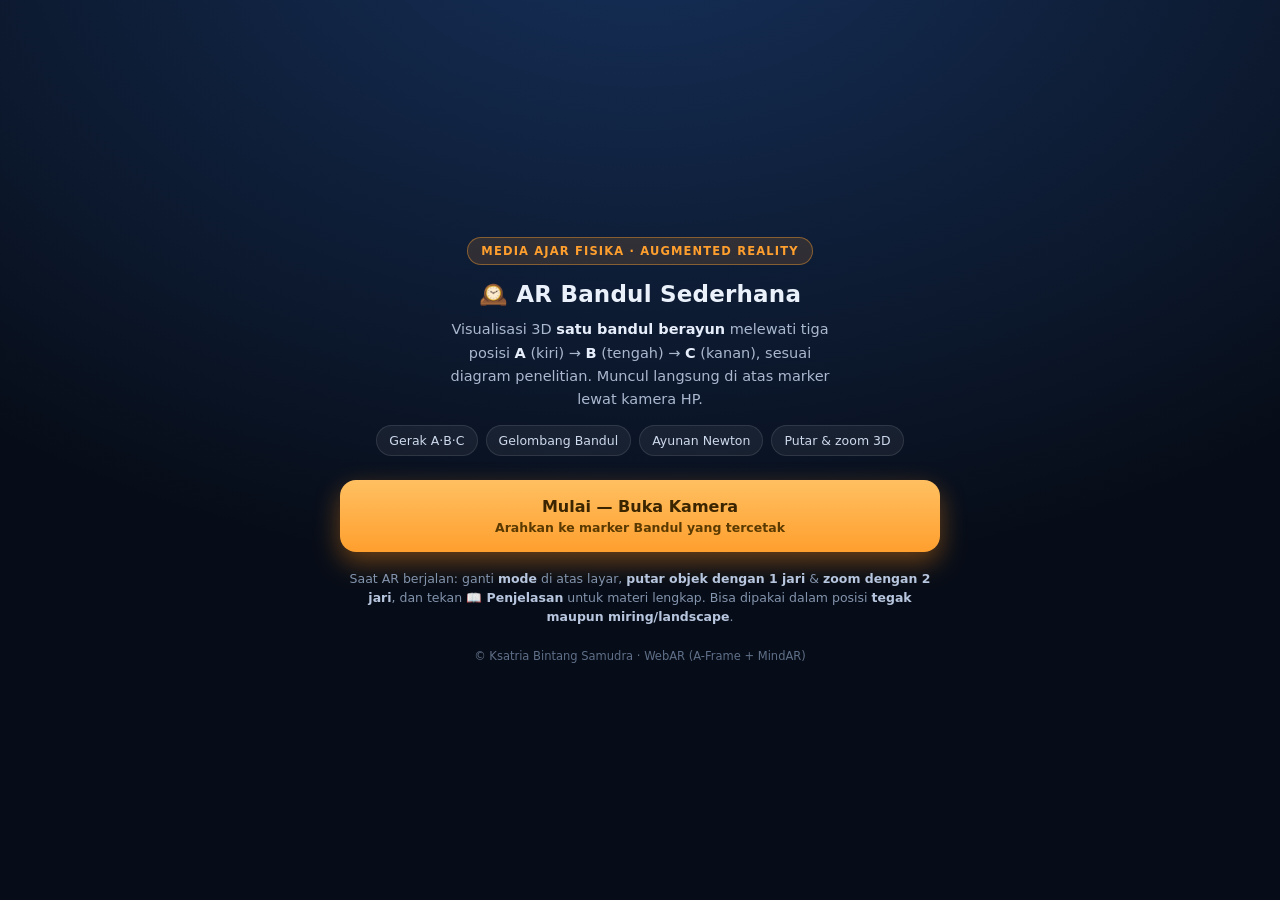
==== index.html @ 1fd3b9ec "Poles responsif: sembunyikan kontrol saat panel terbuka (anti tumpang-tindih landscape) + pusatkan k" ====
<!DOCTYPE html>
<html lang="id">
<head>
  <meta charset="utf-8" />
  <meta name="viewport" content="width=device-width, initial-scale=1, maximum-scale=1, user-scalable=no, viewport-fit=cover" />
  <title>AR Bandul Sederhana — Media Ajar WebAR 3D</title>
  <meta name="description" content="Visualisasi gerak bandul sederhana (pendulum) 3D lewat Augmented Reality di browser HP. Gerak A-B-C, periode T = 2π√(L/g), dan kekekalan energi.">

  <!-- Ikon situs -->
  <link rel="icon" href="./assets/favicon.ico" sizes="16x16 32x32 48x48">
  <link rel="icon" type="image/png" sizes="32x32" href="./assets/favicon-32.png">
  <link rel="apple-touch-icon" href="./assets/apple-touch-icon.png">
  <meta name="theme-color" content="#0b1424">

  <!-- Open Graph -->
  <meta property="og:type" content="website">
  <meta property="og:site_name" content="AR Bandul Sederhana">
  <meta property="og:locale" content="id_ID">
  <meta property="og:url" content="https://chensqy.my.id/">
  <meta property="og:title" content="AR Bandul Sederhana — Media Ajar WebAR 3D">
  <meta property="og:description" content="Gerak bandul sederhana (pendulum) 3D lewat AR di browser HP: gerak A-B-C, periode, dan kekekalan energi.">
  <meta property="og:image" content="https://chensqy.my.id/assets/og-image.jpg">
  <meta property="og:image:width" content="1200">
  <meta property="og:image:height" content="630">
  <meta property="og:image:alt" content="AR Bandul Sederhana — media ajar WebAR gerak bandul 3D">

  <meta name="twitter:card" content="summary_large_image">
  <meta name="twitter:title" content="AR Bandul Sederhana — Media Ajar WebAR 3D">
  <meta name="twitter:description" content="Gerak bandul sederhana 3D lewat AR di browser HP.">
  <meta name="twitter:image" content="https://chensqy.my.id/assets/og-image.jpg">

  <!-- A-Frame + MindAR (image tracking) — self-hosted -->
  <script src="./vendor/aframe-1.5.0.min.js"></script>
  <script src="./vendor/mindar-image-aframe-1.2.5.prod.js"></script>

  <!-- Logika bandul 3D + fisika + label -->
  <script src="./js/pendulum.js"></script>

  <style>
    :root{
      --font: "Inter","Segoe UI",system-ui,-apple-system,Roboto,"Helvetica Neue",Arial,sans-serif;
      --bg1:#16305a; --bg2:#070d18;
      --ink:#eaf1fb; --sub:#aab8cf; --muted:#7e8da0;
      --accent:#ff9f2e; --accentSoft:rgba(255,159,46,.14); --accentBrd:rgba(255,159,46,.42);
      --card:#0f1a2e; --line:rgba(255,255,255,.10);
      --A:#5b9bf0; --B:#42d392; --C:#ff8a5b;
    }
    *{ box-sizing:border-box; -webkit-tap-highlight-color:transparent; }
    html,body{ height:100%; }
    body{
      margin:0; font-family:var(--font); overflow:hidden;
      background:#070d18; color:var(--ink);
      -webkit-font-smoothing:antialiased; text-rendering:optimizeLegibility;
    }

    /* Sembunyikan tombol VR/fullscreen bawaan A-Frame (bikin layar hitam) */
    .a-enter-vr,.a-enter-vr-button,.a-enter-ar,.a-enter-ar-button,
    .a-orientation-modal,.a-loader-title{ display:none !important; }

    /* ---------- Status pill (saat AR) ---------- */
    #status{
      position:fixed; top:calc(12px + env(safe-area-inset-top)); left:50%; transform:translateX(-50%);
      z-index:14; display:none; align-items:center; gap:8px;
      padding:8px 14px; border-radius:999px; font-size:13px; font-weight:600;
      color:#fff; background:rgba(12,20,34,.68); backdrop-filter:blur(8px);
      border:1px solid var(--line); box-shadow:0 4px 16px rgba(0,0,0,.3);
    }
    #status .dot{ width:9px; height:9px; border-radius:50%; background:var(--accent); box-shadow:0 0 0 0 rgba(255,159,46,.6); animation:ping 1.4s infinite; }
    #status.found .dot{ background:var(--B); animation:none; }
    @keyframes ping{ 0%{box-shadow:0 0 0 0 rgba(255,159,46,.5)} 70%{box-shadow:0 0 0 8px rgba(255,159,46,0)} 100%{box-shadow:0 0 0 0 rgba(255,159,46,0)} }

    /* ---------- Info bar bawah ---------- */
    #info{
      position:fixed; left:0; right:0; bottom:0; z-index:10;
      padding:12px 16px calc(12px + env(safe-area-inset-bottom));
      background:linear-gradient(to top, rgba(4,8,16,.82), rgba(4,8,16,0));
      color:#dfe8f5; text-align:center; font-size:13.5px; line-height:1.45; pointer-events:none;
      transition:opacity .3s;
    }
    #info b{ color:var(--accent); }
    .tagA{color:var(--A)} .tagB{color:var(--B)} .tagC{color:var(--C)}

    /* ---------- Scan hint ---------- */
    .scan-hint{
      position:fixed; inset:0; z-index:9; display:flex; align-items:center; justify-content:center;
      flex-direction:column; gap:16px; color:#eaf1fb; text-align:center; padding:24px;
      pointer-events:none; transition:opacity .4s;
    }
    .scan-hint .box{ width:210px; height:280px; border:2px dashed rgba(255,159,46,.9); border-radius:16px; animation:pulse 1.7s ease-in-out infinite; }
    .scan-hint .cap{ font-size:14px; color:#cdd9ec; max-width:280px; text-shadow:0 1px 4px rgba(0,0,0,.6); }
    @keyframes pulse{ 0%,100%{opacity:.35} 50%{opacity:1} }
    .hidden{ opacity:0 !important; }

    /* ---------- Tombol buka penjelasan (FAB pill) ---------- */
    #helpBtn{
      position:fixed; z-index:16; right:14px; bottom:calc(54px + env(safe-area-inset-bottom));
      display:inline-flex; align-items:center; gap:8px; cursor:pointer; border:none;
      font:700 14px/1 var(--font); color:#3a2500;
      padding:12px 16px; border-radius:999px;
      background:linear-gradient(180deg,#ffc061,#ff9f2e);
      box-shadow:0 6px 18px rgba(255,140,20,.4); transition:transform .12s, box-shadow .2s;
    }
    #helpBtn:active{ transform:scale(.96); }
    #helpBtn .ic{ font-size:16px; }

    /* ---------- Bottom sheet: panel penjelasan bertab ---------- */
    #sheet{
      position:fixed; left:0; right:0; bottom:0; z-index:22;
      height:58vh; max-height:92vh; min-height:34vh;
      display:flex; flex-direction:column;
      background:linear-gradient(180deg,#12203a 0%, #0c1524 100%);
      border-top-left-radius:22px; border-top-right-radius:22px;
      border-top:1px solid var(--line); box-shadow:0 -14px 40px rgba(0,0,0,.5);
      transform:translateY(102%); transition:transform .34s cubic-bezier(.22,1,.36,1);
      touch-action:none;
    }
    #sheet.open{ transform:translateY(0); }
    #grip{ padding:10px 0 4px; display:flex; flex-direction:column; align-items:center; cursor:grab; }
    #grip .bar{ width:44px; height:5px; border-radius:99px; background:rgba(255,255,255,.28); }
    .sheetHead{ display:flex; align-items:center; justify-content:space-between; padding:2px 18px 10px; }
    .sheetHead .ttl{ font-size:15px; font-weight:800; letter-spacing:.2px; }
    .sheetHead .ttl small{ display:block; font-weight:600; font-size:11.5px; color:var(--sub); letter-spacing:.04em; }
    .sheetHead .x{ width:34px; height:34px; border-radius:50%; border:1px solid var(--line);
      background:rgba(255,255,255,.06); color:#fff; font-size:18px; cursor:pointer; line-height:1; }

    /* Tab bar */
    .tabs{ display:flex; gap:8px; overflow-x:auto; padding:0 14px 12px; scrollbar-width:none; }
    .tabs::-webkit-scrollbar{ display:none; }
    .tabs button{
      flex:0 0 auto; cursor:pointer; border:1px solid var(--line); white-space:nowrap;
      font:600 13px/1 var(--font); color:#cdd9ec; background:rgba(255,255,255,.05);
      padding:9px 14px; border-radius:999px; transition:all .15s;
    }
    .tabs button.active{ color:#3a2500; background:linear-gradient(180deg,#ffc061,#ff9f2e); border-color:transparent; box-shadow:0 3px 12px rgba(255,140,20,.35); }

    /* Konten tab */
    #tabContent{ flex:1; overflow-y:auto; padding:4px 20px calc(22px + env(safe-area-inset-bottom)); -webkit-overflow-scrolling:touch; }
    #tabContent h3{ margin:6px 0 8px; font-size:18px; color:#fff; }
    #tabContent p{ margin:0 0 12px; font-size:14.5px; line-height:1.62; color:#c9d5e8; }
    #tabContent .sec{ font-size:11.5px; letter-spacing:.08em; text-transform:uppercase; color:var(--accent); font-weight:800; margin:16px 0 8px; }
    #tabContent ul{ margin:0 0 12px; padding-left:20px; }
    #tabContent li{ font-size:14px; line-height:1.6; color:#c9d5e8; margin-bottom:8px; }
    #tabContent ul.abc{ list-style:none; padding-left:0; }
    #tabContent ul.abc li{ display:flex; gap:10px; align-items:flex-start; }
    #tabContent .tagA,#tabContent .tagB,#tabContent .tagC{
      flex:0 0 auto; width:24px; height:24px; border-radius:8px; display:inline-flex; align-items:center;
      justify-content:center; font-weight:800; font-size:13px; color:#04101f;
    }
    #tabContent .tagA{ background:var(--A); } #tabContent .tagB{ background:var(--B); } #tabContent .tagC{ background:var(--C); }
    #tabContent .eqbig{ display:block; text-align:center; margin:6px 0 8px; padding:12px; font-size:20px; font-weight:700;
      color:#ffd9a6; background:var(--accentSoft); border:1px solid var(--accentBrd); border-radius:14px; }
    #tabContent .eqbig.small{ font-size:16px; padding:9px; }
    #tabContent .eqi{ color:#ffd9a6; font-weight:600; }
    #tabContent table{ width:100%; border-collapse:collapse; margin:4px 0 12px; font-size:13.5px; }
    #tabContent th,#tabContent td{ border:1px solid var(--line); padding:8px 10px; text-align:left; color:#d5e0f0; }
    #tabContent th{ background:rgba(255,255,255,.06); font-weight:700; color:#fff; }
    #tabContent .note{ font-size:13px; color:#9fb0c8; background:rgba(255,255,255,.04); border-left:3px solid var(--accent);
      padding:10px 12px; border-radius:8px; }
    /* Pusatkan konten panel di layar lebar (tablet portrait) */
    .sheetHead, .tabs, #tabContent{ width:100%; max-width:900px; margin-left:auto; margin-right:auto; }
    /* Saat panel penjelasan terbuka: sembunyikan kontrol lain biar bersih & tak tumpang tindih */
    #hud, #info, #modebar, #resetBtn, #helpBtn{ transition:opacity .25s; }
    body.sheet-open #hud, body.sheet-open #info, body.sheet-open #modebar,
    body.sheet-open #resetBtn, body.sheet-open #helpBtn{ opacity:0 !important; pointer-events:none !important; }

    /* ---------- Layar pembuka ---------- */
    #welcome{
      position:fixed; inset:0; z-index:30; display:flex; align-items:center; justify-content:center; padding:24px;
      background:radial-gradient(130% 120% at 50% -10%, var(--bg1) 0%, var(--bg2) 62%);
      transition:opacity .45s; overflow-y:auto;
    }
    #welcome.hidden{ opacity:0; pointer-events:none; }
    #welcome .card{ width:100%; max-width:440px; text-align:center; }
    #welcome .badge{ display:inline-block; font-size:11.5px; font-weight:700; letter-spacing:.1em; text-transform:uppercase;
      color:var(--accent); background:var(--accentSoft); border:1px solid var(--accentBrd); padding:6px 13px; border-radius:999px; margin-bottom:16px; }
    #welcome h1{ margin:0 0 10px; font-size:27px; font-weight:800; letter-spacing:.2px; }
    #welcome .sub{ margin:0 auto 22px; max-width:400px; font-size:14.5px; line-height:1.6; color:var(--sub); }
    #welcome .sub b{ color:#e7eefb; }
    #welcome .chips{ display:flex; flex-wrap:wrap; gap:8px; justify-content:center; margin-bottom:24px; }
    #welcome .chips span{ font-size:12.5px; color:#cdd9ec; background:rgba(255,255,255,.06); border:1px solid var(--line);
      padding:7px 12px; border-radius:999px; }
    #welcome .chips .A{ color:var(--A) } #welcome .chips .B{ color:var(--B) } #welcome .chips .C{ color:var(--C) }
    #startBtn{
      width:100%; cursor:pointer; border:none; outline:none; border-radius:16px; padding:17px 18px;
      font:800 16px/1.2 var(--font); color:#3a2500;
      background:linear-gradient(180deg,#ffc061,#ff9f2e);
      box-shadow:0 10px 26px rgba(255,140,20,.4); transition:transform .12s, box-shadow .2s;
      display:flex; flex-direction:column; gap:4px; align-items:center;
    }
    #startBtn span{ font-size:12.5px; font-weight:600; color:#5a3a00; }
    #startBtn:active{ transform:scale(.985); }
    #welcome .hint{ margin-top:18px; font-size:12.5px; color:#8394ad; line-height:1.5; }
    #welcome .hint b{ color:#b7c6de; }
    #welcome .foot{ margin-top:22px; font-size:11.5px; color:#5f6f88; }

    /* ---------- Mode bar (saat AR) ---------- */
    #modebar{
      position:fixed; top:calc(52px + env(safe-area-inset-top)); left:50%; transform:translateX(-50%);
      z-index:15; display:none; gap:8px; max-width:96vw; overflow-x:auto; padding:4px; scrollbar-width:none;
    }
    #modebar::-webkit-scrollbar{ display:none; }
    #modebar button{
      flex:0 0 auto; cursor:pointer; border:1px solid var(--line); white-space:nowrap;
      font:700 12.5px/1 var(--font); color:#dbe6f6; background:rgba(12,20,34,.66); backdrop-filter:blur(8px);
      padding:10px 14px; border-radius:999px; transition:all .15s;
    }
    #modebar button:active{ transform:scale(.95); }
    #modebar button.active{ color:#3a2500; background:linear-gradient(180deg,#ffc061,#ff9f2e); border-color:transparent; box-shadow:0 3px 12px rgba(255,140,20,.35); }

    /* ---------- HUD penjelasan on-screen ---------- */
    #hud{ position:fixed; left:12px; right:12px; bottom:calc(100px + env(safe-area-inset-bottom)); z-index:12;
      display:none; justify-content:center; pointer-events:none; }
    #hud .card{ max-width:540px; background:rgba(10,18,32,.72); backdrop-filter:blur(8px); border:1px solid var(--line);
      border-radius:14px; padding:10px 15px; color:#dce7f7; font-size:13px; line-height:1.5; text-align:center; box-shadow:0 6px 20px rgba(0,0,0,.35); }
    #hud .card b{ color:var(--accent); }
    #hud .eq{ color:#ffd9a6; font-weight:700; }

    /* ---------- Tombol reset tampilan 3D ---------- */
    #resetBtn{ position:fixed; z-index:16; left:14px; bottom:calc(54px + env(safe-area-inset-bottom));
      display:none; align-items:center; gap:7px; cursor:pointer; border:1px solid var(--line);
      font:700 13px/1 var(--font); color:#dbe6f6; background:rgba(12,20,34,.66); backdrop-filter:blur(8px);
      padding:11px 14px; border-radius:999px; }
    #resetBtn:active{ transform:scale(.96); }

    /* ---------- Landscape / miring ---------- */
    @media (orientation: landscape){
      #welcome{ align-items:flex-start; }
      #welcome .card{ max-width:600px; margin:auto; }
      #welcome h1{ font-size:23px; }
      #welcome .sub{ margin-bottom:14px; }
      #status{ left:12px; transform:none; }
      #modebar{ top:calc(10px + env(safe-area-inset-top)); left:auto; right:12px; transform:none; }
      #sheet{ left:auto; right:0; width:min(470px,90vw); height:100vh !important; max-height:100vh; min-height:100vh;
        border-radius:0; border-left:1px solid var(--line); border-top:none; transform:translateX(102%); }
      #sheet.open{ transform:translateX(0); }
      #grip{ display:none; }
      #hud{ bottom:calc(88px + env(safe-area-inset-bottom)); }
    }
  </style>
</head>
<body>
  <!-- Layar pembuka -->
  <div id="welcome">
    <div class="card">
      <span class="badge">Media Ajar Fisika · Augmented Reality</span>
      <h1>🕰️ AR Bandul Sederhana</h1>
      <p class="sub">Visualisasi 3D <b>satu bandul berayun</b> melewati tiga posisi
        <b class="tagA">A</b> (kiri) → <b class="tagB">B</b> (tengah) → <b class="tagC">C</b> (kanan),
        sesuai diagram penelitian. Muncul langsung di atas marker lewat kamera HP.</p>
      <div class="chips">
        <span>Gerak A·B·C</span>
        <span>Gelombang Bandul</span>
        <span>Ayunan Newton</span>
        <span>Putar &amp; zoom 3D</span>
      </div>
      <button id="startBtn">Mulai — Buka Kamera<span>Arahkan ke marker Bandul yang tercetak</span></button>
      <div class="hint">Saat AR berjalan: ganti <b>mode</b> di atas layar, <b>putar objek dengan 1 jari</b> &amp; <b>zoom dengan 2 jari</b>, dan tekan <b>📖 Penjelasan</b> untuk materi lengkap. Bisa dipakai dalam posisi <b>tegak maupun miring/landscape</b>.</div>
      <div class="foot">© Ksatria Bintang Samudra · WebAR (A-Frame + MindAR)</div>
    </div>
  </div>

  <!-- Status pelacakan -->
  <div id="status"><span class="dot"></span><span id="statusTxt">Mencari marker…</span></div>

  <!-- Pemilih mode demo (saat AR) -->
  <div id="modebar">
    <button data-mode="abc" class="active">Gerak A–B–C</button>
    <button data-mode="wave">Gelombang Bandul</button>
    <button data-mode="cradle">Ayunan Newton</button>
  </div>

  <!-- HUD penjelasan on-screen -->
  <div id="hud"><div class="card" id="hudCard"></div></div>

  <!-- Reset tampilan 3D -->
  <button id="resetBtn">⟲ Reset 3D</button>

  <!-- Scan hint -->
  <div class="scan-hint" id="scanHint">
    <div class="box"></div>
    <div class="cap">Arahkan kamera ke <b>marker Bandul</b> yang tercetak</div>
  </div>

  <!-- Tombol buka penjelasan -->
  <button id="helpBtn"><span class="ic">📖</span> Penjelasan</button>

  <!-- Bottom sheet penjelasan bertab -->
  <div id="sheet" aria-hidden="true">
    <div id="grip"><div class="bar"></div></div>
    <div class="sheetHead">
      <div class="ttl">Penjelasan Materi<small>Bandul Sederhana — geser gagang untuk perbesar</small></div>
      <button class="x" id="sheetClose" title="Tutup">✕</button>
    </div>
    <div class="tabs" id="tabs"></div>
    <div id="tabContent"></div>
  </div>

  <!-- Info bawah -->
  <div id="info">
    <b>1 jari</b> putar · <b>2 jari</b> zoom · <b>gerakkan HP</b> mengelilingi marker untuk melihat 3D
  </div>

  <a-scene
    mindar-image="imageTargetSrc: ./targets.mind; autoStart: false; uiScanning: no; uiLoading: no; filterMinCF: 0.0005; filterBeta: 0.01"
    color-space="sRGB"
    renderer="colorManagement: true, physicallyCorrectLights: true, antialias: true"
    vr-mode-ui="enabled: false"
    device-orientation-permission-ui="enabled: false">

    <a-assets></a-assets>
    <a-camera position="0 0 0" look-controls="enabled: false"></a-camera>

    <!-- Pencahayaan untuk logam bandul + rangka kayu -->
    <a-light type="ambient" color="#ffffff" intensity="0.55"></a-light>
    <a-light type="hemisphere" color="#ffffff" groundColor="#404a5a" intensity="0.6"></a-light>
    <a-light type="directional" color="#ffffff" intensity="0.9" position="0.6 1 1.5"></a-light>
    <a-light type="directional" color="#cfe0ff" intensity="0.35" position="-0.8 0.4 0.6"></a-light>

    <!-- Anchor dibuat DINAMIS via JS (TARGET_COUNT). -->
  </a-scene>

  <script>
    const sceneEl = document.querySelector('a-scene');
    const hint = document.getElementById('scanHint');
    const welcome = document.getElementById('welcome');
    const statusEl = document.getElementById('status');
    const statusTxt = document.getElementById('statusTxt');

    // ---- Multi-marker: satu anchor per foto di targets.mind ----
    const TARGET_COUNT = 7;
    let foundCount = 0;
    function refreshStatus(){
      if (foundCount > 0){ statusEl.classList.add('found'); statusTxt.textContent = 'Marker terdeteksi — bandul aktif'; }
      else { statusEl.classList.remove('found'); statusTxt.textContent = 'Mencari marker…'; }
    }
    for (let i = 0; i < TARGET_COUNT; i++) {
      const anchor = document.createElement('a-entity');
      anchor.setAttribute('mindar-image-target', 'targetIndex: ' + i);
      const lab = document.createElement('a-entity');
      lab.setAttribute('pendulum-lab', '');
      anchor.appendChild(lab);
      sceneEl.appendChild(anchor);
      anchor.addEventListener('targetFound', () => { foundCount++; hint.classList.add('hidden'); refreshStatus(); });
      anchor.addEventListener('targetLost', () => {
        foundCount = Math.max(0, foundCount - 1);
        if (foundCount === 0) hint.classList.remove('hidden');
        refreshStatus();
      });
    }

    // ===================== ISI TAB PENJELASAN (detail) =====================
    const TABS = [
      { id:'konsep', label:'Konsep', html:`
        <h3>Konsep Bandul Sederhana</h3>
        <p>Bandul sederhana adalah sebuah <b>beban</b> bermassa <i>m</i> yang digantung pada
        <b>tali ringan</b> (massa tali diabaikan) sepanjang <i>L</i>, lalu diayunkan pada bidang vertikal.
        Ketika beban disimpangkan sedikit lalu dilepaskan, ia berayun bolak-balik secara teratur.</p>
        <div class="sec">Syarat Gerak Harmonik Sederhana</div>
        <p>Untuk <b>simpangan sudut kecil</b> (θ ≲ 15°), ayunan bandul mendekati
        <b>Gerak Harmonik Sederhana (GHS)</b> — gerak bolak-balik dengan periode tetap di sekitar titik setimbang.</p>
        <div class="sec">Gaya pemulih</div>
        <p>Gaya yang menarik beban kembali ke titik setimbang adalah komponen gaya berat pada arah gerak:
        <span class="eqi">F = − m g sin θ</span>. Untuk sudut kecil sin θ ≈ θ, sehingga gaya sebanding dengan
        simpangan — inilah ciri khas GHS.</p>
        <ul>
          <li><b>Titik setimbang</b>: posisi tali tegak lurus, beban di titik terendah.</li>
          <li><b>Simpangan</b>: posisi beban diukur dari titik setimbang.</li>
          <li><b>Amplitudo</b>: simpangan maksimum (di posisi A atau C).</li>
        </ul>` },

      { id:'gerak', label:'Gerak A–B–C', html:`
        <h3>Gerak A · B · C</h3>
        <p>Sesuai diagram penelitian, satu bandul berayun melewati tiga posisi:</p>
        <ul class="abc">
          <li><span class="tagA">A</span><div>Simpangan terjauh <b>kiri</b> — beban berhenti sesaat lalu berbalik arah.</div></li>
          <li><span class="tagB">B</span><div>Titik <b>tengah</b> (terendah, setimbang) — beban melintas paling <b>cepat</b>.</div></li>
          <li><span class="tagC">C</span><div>Simpangan terjauh <b>kanan</b> — beban berhenti sesaat lalu berbalik arah.</div></li>
        </ul>
        <div class="sec">Satu getaran penuh</div>
        <p>Satu <b>getaran / ayunan penuh</b> adalah lintasan <b class="tagA">A</b> → <b class="tagB">B</b> →
        <b class="tagC">C</b> → <b class="tagB">B</b> → <b class="tagA">A</b> (kembali ke titik awal dengan arah gerak sama).
        Waktu untuk satu getaran penuh disebut <b>periode (T)</b>.</p>
        <div class="sec">Kecepatan &amp; percepatan</div>
        <table>
          <tr><th>Posisi</th><th>Kecepatan</th><th>Percepatan</th></tr>
          <tr><td>A &amp; C (ujung)</td><td>nol (0)</td><td>maksimum</td></tr>
          <tr><td>B (tengah)</td><td>maksimum</td><td>nol (0)</td></tr>
        </table>
        <p class="note">Di ujung (A/C) gaya pemulih paling besar → percepatan maksimum, tetapi beban sesaat diam.
        Di tengah (B) gaya pemulih nol → percepatan nol, tetapi laju paling tinggi.</p>` },

      { id:'wave', label:'Gelombang', html:`
        <h3>Gelombang Bandul</h3>
        <p>Beberapa bandul dipasang berjajar dengan <b>panjang tali berbeda-beda</b>. Karena
        <span class="eqi">T = 2π√(L/g)</span> bergantung panjang, tiap bandul punya <b>periode berbeda</b>,
        sehingga lama-kelamaan <b>keluar-masuk fase</b> dan membentuk <b>pola seperti gelombang merambat</b> —
        kadang bergantian, kadang serempak kembali.</p>
        <div class="sec">Yang ditunjukkan</div>
        <ul>
          <li>Bandul lebih <b>pendek</b> → periode lebih kecil → berayun lebih <b>cepat</b>.</li>
          <li>Beda periode antar-bandul membuat <b>beda fase</b> yang berubah terus → pola merambat.</li>
          <li>Ilustrasi konsep <b>superposisi</b> dan <b>fase</b> pada osilasi.</li>
        </ul>
        <p class="note">Alat peraga "pendulum wave" sering dipakai untuk mendemonstrasikan hubungan panjang–periode.</p>` },

      { id:'cradle', label:'Ayunan Newton', html:`
        <h3>Ayunan Newton</h3>
        <p>Deret bola logam yang saling bersentuhan digantung sejajar. Ketika bola ujung diayunkan dan
        menumbuk, <b>momentum</b> dan <b>energi kinetik</b> diteruskan lewat bola-bola yang diam menuju bola
        ujung lain, sehingga bola berlawanan terlempar — <b>memantul bergantian</b>.</p>
        <div class="sec">Hukum yang berlaku</div>
        <ul>
          <li><b>Kekekalan momentum</b>: total m·v sebelum = sesudah tumbukan.</li>
          <li><b>Tumbukan lenting sempurna</b>: energi kinetik total juga kekal.</li>
          <li>Massa bola sama → satu bola masuk, satu bola keluar dengan laju sama.</li>
        </ul>
        <div class="eqbig small">m·v (masuk) = m·v (keluar)</div>
        <p class="note">Bola tengah hampir diam — hanya meneruskan impuls. Pada alat nyata ayunan perlahan mengecil
        karena tumbukan tak 100% lenting dan ada gesekan.</p>` },

      { id:'rumus', label:'Rumus', html:`
        <h3>Rumus &amp; Besaran</h3>
        <div class="eqbig">T = 2π √(L / g)</div>
        <div class="eqbig small">f = 1 / T</div>
        <div class="sec">Daftar besaran</div>
        <table>
          <tr><th>Simbol</th><th>Besaran</th><th>Satuan</th></tr>
          <tr><td>T</td><td>Periode (waktu 1 getaran)</td><td>sekon (s)</td></tr>
          <tr><td>f</td><td>Frekuensi (getaran/detik)</td><td>hertz (Hz)</td></tr>
          <tr><td>L</td><td>Panjang tali</td><td>meter (m)</td></tr>
          <tr><td>g</td><td>Percepatan gravitasi</td><td>m/s² (≈ 9,8)</td></tr>
          <tr><td>θ</td><td>Sudut simpangan</td><td>derajat / rad</td></tr>
        </table>
        <div class="sec">Contoh perhitungan</div>
        <p>Untuk L = 0,40 m dan g = 9,8 m/s²:<br>
        T = 2π√(0,40 / 9,8) ≈ <b>1,27 sekon</b>, sehingga f ≈ 0,79 Hz.</p>
        <div class="sec">Sifat penting</div>
        <ul>
          <li>Periode <b>sebanding dengan √L</b> (T ∝ √L): tali 4× lebih panjang → periode 2× lebih lama.</li>
          <li>Periode <b>tidak bergantung pada massa</b> beban.</li>
          <li>Untuk sudut kecil, periode <b>tidak bergantung pada besar simpangan</b> (amplitudo).</li>
        </ul>` },

      { id:'energi', label:'Energi', html:`
        <h3>Kekekalan Energi</h3>
        <p>Selama berayun, energi berpindah bolak-balik antara <b>Energi Potensial (EP)</b> dan
        <b>Energi Kinetik (EK)</b>.</p>
        <div class="eqbig small">EP = m·g·h &nbsp;&nbsp;|&nbsp;&nbsp; EK = ½·m·v²</div>
        <table>
          <tr><th>Posisi</th><th>EP</th><th>EK</th><th>Laju</th></tr>
          <tr><td>A &amp; C</td><td>maksimum</td><td>nol</td><td>0</td></tr>
          <tr><td>B</td><td>minimum</td><td>maksimum</td><td>tertinggi</td></tr>
        </table>
        <div class="sec">Energi mekanik kekal</div>
        <p>Bila gesekan dan hambatan udara diabaikan, <b>energi mekanik EM = EP + EK selalu tetap</b>.
        Di ujung (A/C) seluruh energi berupa EP; di tengah (B) seluruhnya berupa EK.</p>
        <p class="note">Pada bandul nyata, gesekan membuat amplitudo mengecil perlahan (teredam) karena
        sebagian energi berubah menjadi kalor.</p>` },

      { id:'terap', label:'Penerapan', html:`
        <h3>Penerapan &amp; Manfaat</h3>
        <ul>
          <li><b>Jam bandul</b> — periode yang tetap dijadikan penepat waktu.</li>
          <li><b>Menentukan gravitasi g</b> — dari T dan L: <span class="eqi">g = 4π²L / T²</span> (percobaan klasik di lab fisika).</li>
          <li><b>Metronom</b> — pengatur tempo pada musik.</li>
          <li><b>Seismograf &amp; pendulum Foucault</b> — prinsip ayunan untuk mendeteksi getaran / rotasi bumi.</li>
        </ul>
        <div class="sec">Mengapa dipelajari</div>
        <p>Bandul sederhana adalah model dasar <b>osilasi / Gerak Harmonik Sederhana</b> yang menjadi
        fondasi untuk memahami gelombang, rangkaian listrik bolak-balik (AC), hingga getaran pada mesin.</p>` }
    ];

    // ---- Render tab ----
    const tabsEl = document.getElementById('tabs');
    const tabContent = document.getElementById('tabContent');
    let activeTab = TABS[0].id;
    function renderTabs(){
      tabsEl.innerHTML = '';
      TABS.forEach((t) => {
        const b = document.createElement('button');
        b.textContent = t.label; b.dataset.id = t.id;
        if (t.id === activeTab) b.classList.add('active');
        b.addEventListener('click', () => { activeTab = t.id; showTab(); });
        tabsEl.appendChild(b);
      });
    }
    function showTab(){
      const t = TABS.find((x) => x.id === activeTab) || TABS[0];
      tabContent.innerHTML = t.html;
      tabContent.scrollTop = 0;
      [...tabsEl.children].forEach((b) => b.classList.toggle('active', b.dataset.id === activeTab));
    }
    renderTabs(); showTab();

    // ---- Buka/tutup sheet ----
    const sheet = document.getElementById('sheet');
    const openSheet = () => { sheet.classList.add('open'); sheet.setAttribute('aria-hidden','false'); document.body.classList.add('sheet-open'); };
    const closeSheet = () => { sheet.classList.remove('open'); sheet.setAttribute('aria-hidden','true'); document.body.classList.remove('sheet-open'); };
    document.getElementById('helpBtn').addEventListener('click', openSheet);
    document.getElementById('sheetClose').addEventListener('click', closeSheet);

    // ---- Geser gagang untuk resize / pindahkan sheet ----
    const grip = document.getElementById('grip');
    const SNAPS = [0.36, 0.58, 0.90];   // fraksi tinggi layar
    let dragging = false, startY = 0, startH = 0;
    const vh = () => window.innerHeight;
    grip.addEventListener('pointerdown', (e) => {
      dragging = true; startY = e.clientY; startH = sheet.getBoundingClientRect().height;
      grip.setPointerCapture(e.pointerId); grip.style.cursor = 'grabbing';
    });
    grip.addEventListener('pointermove', (e) => {
      if (!dragging) return;
      let h = startH + (startY - e.clientY);
      h = Math.max(vh()*0.30, Math.min(vh()*0.92, h));
      sheet.style.height = h + 'px';
    });
    const endDrag = () => {
      if (!dragging) return; dragging = false; grip.style.cursor = 'grab';
      const frac = sheet.getBoundingClientRect().height / vh();
      const best = SNAPS.reduce((a, b) => Math.abs(b - frac) < Math.abs(a - frac) ? b : a);
      sheet.style.height = (best * 100) + 'vh';
    };
    grip.addEventListener('pointerup', endDrag);
    grip.addEventListener('pointercancel', endDrag);

    // ===================== MODE DEMO + INTERAKSI 3D =====================
    const modebar = document.getElementById('modebar');
    const hud = document.getElementById('hud');
    const hudCard = document.getElementById('hudCard');
    const resetBtn = document.getElementById('resetBtn');

    const MODES = {
      abc:    { hud:'<b>Gerak Harmonik Sederhana</b> — satu bandul berayun A→B→C. <span class="eq">T = 2π√(L/g)</span>, tidak bergantung massa.' },
      wave:   { hud:'<b>Gelombang Bandul</b> — panjang tali berbeda → periode berbeda → pola merambat &amp; bergantian.' },
      cradle: { hud:'<b>Ayunan Newton</b> — tumbukan lenting: <span class="eq">momentum &amp; energi kekal</span>, bola ujung memantul bergantian.' }
    };
    let curMode = 'abc';
    function eachLab(fn){ document.querySelectorAll('[pendulum-lab]').forEach((el) => { const c = el.components && el.components['pendulum-lab']; if (c) fn(c, el); }); }
    function applyMode(m){
      curMode = m;
      eachLab((c, el) => { if (c.setMode) c.setMode(m); else el.setAttribute('pendulum-lab', 'mode:' + m); });
      [...modebar.querySelectorAll('button')].forEach((b) => b.classList.toggle('active', b.dataset.mode === m));
      hudCard.innerHTML = MODES[m].hud;
    }
    modebar.addEventListener('click', (e) => { const b = e.target.closest('button'); if (b) applyMode(b.dataset.mode); });

    // Putar (1 jari) & zoom (2 jari) objek 3D
    let uRotY = 0, uRotX = 0, uScale = 1, lastDist = 0;
    const pts = new Map();
    function applyXform(){ eachLab((c) => { if (c.setUserTransform) c.setUserTransform(uRotY, uRotX, uScale); }); }
    function isUI(t){ return t && t.closest && t.closest('#sheet,#modebar,#helpBtn,#resetBtn,#welcome,#status'); }
    window.addEventListener('pointerdown', (e) => { if (isUI(e.target)) return; pts.set(e.pointerId, { x: e.clientX, y: e.clientY }); });
    window.addEventListener('pointermove', (e) => {
      if (!pts.has(e.pointerId)) return;
      const prev = pts.get(e.pointerId);
      const dx = e.clientX - prev.x, dy = e.clientY - prev.y;
      pts.set(e.pointerId, { x: e.clientX, y: e.clientY });
      if (pts.size === 1){ uRotY += dx * 0.006; uRotX = Math.max(-0.7, Math.min(0.7, uRotX + dy * 0.006)); applyXform(); }
      else if (pts.size === 2){ const a = [...pts.values()]; const d = Math.hypot(a[0].x - a[1].x, a[0].y - a[1].y);
        if (lastDist) { uScale = Math.max(0.5, Math.min(2.5, uScale * (d / lastDist))); applyXform(); } lastDist = d; }
    });
    function endPt(e){ pts.delete(e.pointerId); if (pts.size < 2) lastDist = 0; }
    window.addEventListener('pointerup', endPt);
    window.addEventListener('pointercancel', endPt);
    resetBtn.addEventListener('click', () => { uRotY = 0; uRotX = 0; uScale = 1; applyXform(); });

    // ===================== MULAI AR =====================
    function startAR() {
      const sys = sceneEl.systems['mindar-image-system'];
      if (sceneEl.hasLoaded) sys.start();
      else sceneEl.addEventListener('loaded', () => sys.start(), { once: true });
    }
    document.getElementById('startBtn').addEventListener('click', () => {
      welcome.classList.add('hidden');
      setTimeout(() => { welcome.style.display = 'none'; }, 450);
      statusEl.style.display = 'inline-flex';
      modebar.style.display = 'flex';
      hud.style.display = 'flex';
      resetBtn.style.display = 'inline-flex';
      applyMode('abc');
      refreshStatus();
      startAR();
    });
  </script>
</body>
</html>
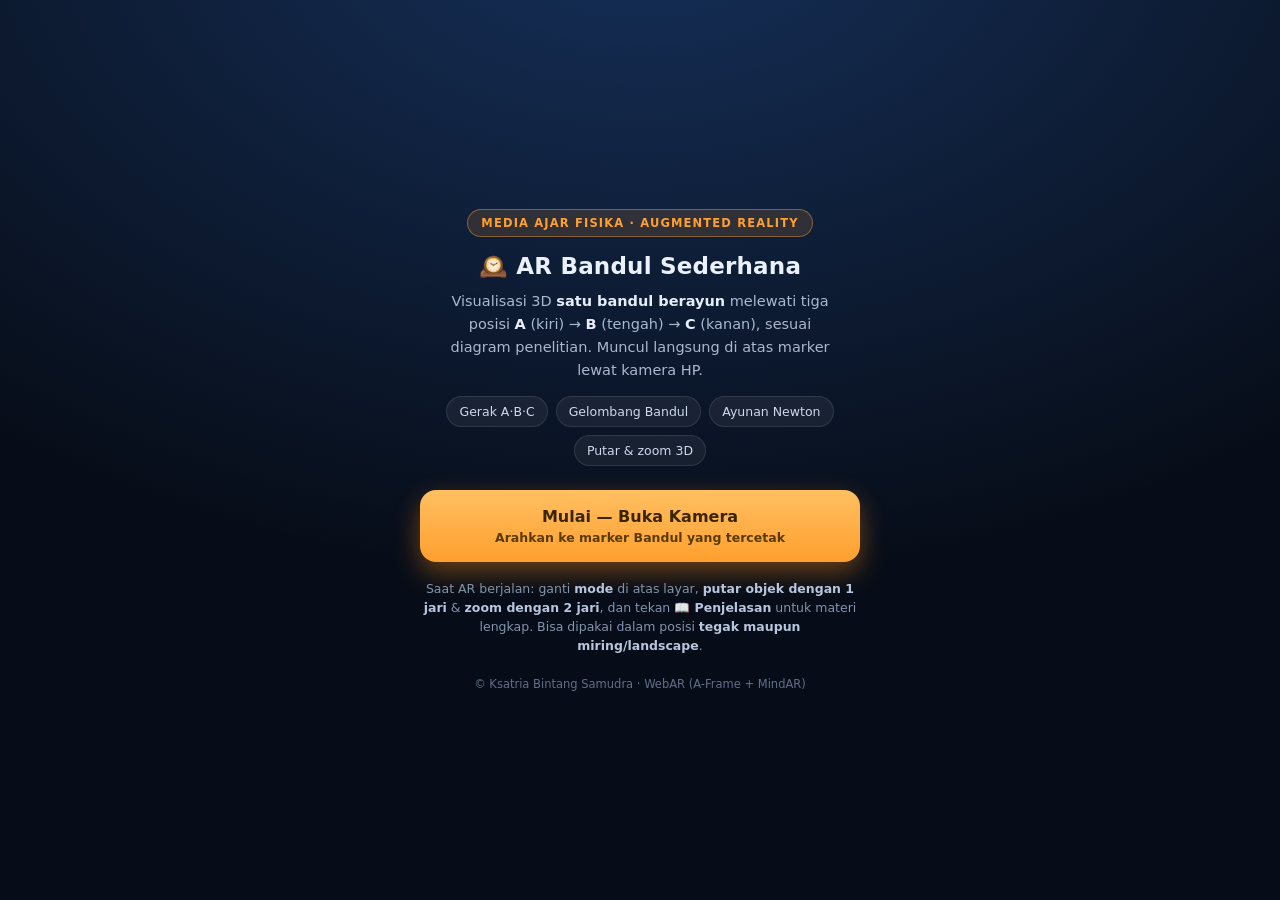
==== commit 7a5f7ac4: "Fix: kartu pembuka jangan melebar di laptop/landscape (max-width 440px, tombol proporsional)" ====
--- a/index.html
+++ b/index.html
@@ -224,8 +224,8 @@
 
     /* ---------- Landscape / miring ---------- */
     @media (orientation: landscape){
-      #welcome{ align-items:flex-start; }
-      #welcome .card{ max-width:600px; margin:auto; }
+      #welcome{ align-items:center; }
+      #welcome .card{ max-width:440px; margin:auto; }
       #welcome h1{ font-size:23px; }
       #welcome .sub{ margin-bottom:14px; }
       #status{ left:12px; transform:none; }
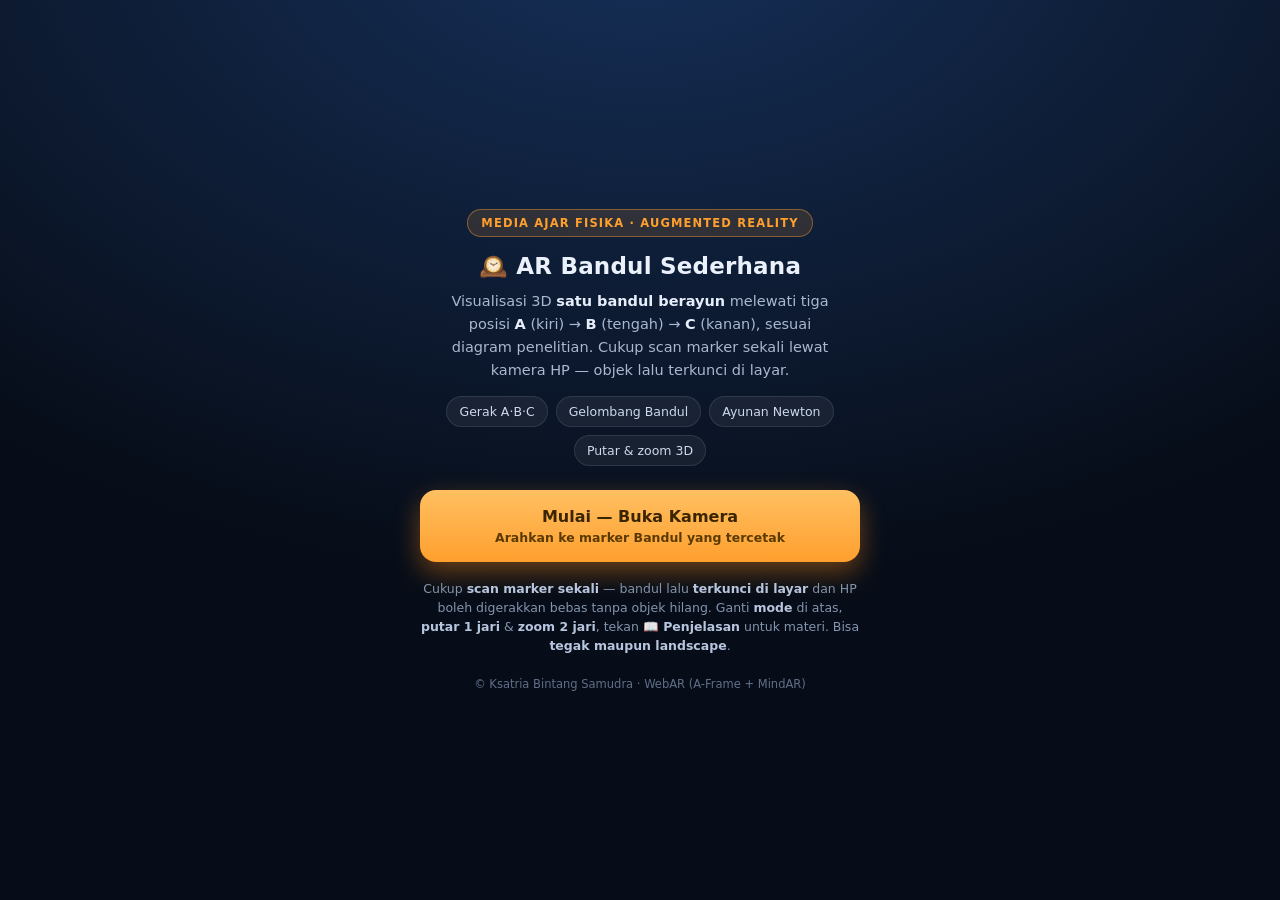
==== commit 60692048: "AR bandul: scan sekali -> objek terkunci di layar (tetap tampil walau marker keluar frame)" ====
--- a/index.html
+++ b/index.html
@@ -246,7 +246,7 @@
       <h1>🕰️ AR Bandul Sederhana</h1>
       <p class="sub">Visualisasi 3D <b>satu bandul berayun</b> melewati tiga posisi
         <b class="tagA">A</b> (kiri) → <b class="tagB">B</b> (tengah) → <b class="tagC">C</b> (kanan),
-        sesuai diagram penelitian. Muncul langsung di atas marker lewat kamera HP.</p>
+        sesuai diagram penelitian. Cukup scan marker sekali lewat kamera HP — objek lalu terkunci di layar.</p>
       <div class="chips">
         <span>Gerak A·B·C</span>
         <span>Gelombang Bandul</span>
@@ -254,7 +254,7 @@
         <span>Putar &amp; zoom 3D</span>
       </div>
       <button id="startBtn">Mulai — Buka Kamera<span>Arahkan ke marker Bandul yang tercetak</span></button>
-      <div class="hint">Saat AR berjalan: ganti <b>mode</b> di atas layar, <b>putar objek dengan 1 jari</b> &amp; <b>zoom dengan 2 jari</b>, dan tekan <b>📖 Penjelasan</b> untuk materi lengkap. Bisa dipakai dalam posisi <b>tegak maupun miring/landscape</b>.</div>
+      <div class="hint">Cukup <b>scan marker sekali</b> — bandul lalu <b>terkunci di layar</b> dan HP boleh digerakkan bebas tanpa objek hilang. Ganti <b>mode</b> di atas, <b>putar 1 jari</b> &amp; <b>zoom 2 jari</b>, tekan <b>📖 Penjelasan</b> untuk materi. Bisa <b>tegak maupun landscape</b>.</div>
       <div class="foot">© Ksatria Bintang Samudra · WebAR (A-Frame + MindAR)</div>
     </div>
   </div>
@@ -297,7 +297,7 @@
 
   <!-- Info bawah -->
   <div id="info">
-    <b>1 jari</b> putar · <b>2 jari</b> zoom · <b>gerakkan HP</b> mengelilingi marker untuk melihat 3D
+    Scan sekali → bandul <b>terkunci di layar</b>. <b>1 jari</b> putar · <b>2 jari</b> zoom · HP boleh digerakkan bebas
   </div>
 
   <a-scene
@@ -326,26 +326,42 @@
     const statusEl = document.getElementById('status');
     const statusTxt = document.getElementById('statusTxt');
 
-    // ---- Multi-marker: satu anchor per foto di targets.mind ----
+    // ---- Objek 3D "terkunci di layar" ----
+    // Satu bandul dibuat di LEVEL SCENE (bukan anak marker). Di MindAR kamera
+    // diam di titik asal, jadi objek di scene efektif TERKUNCI DI LAYAR: tetap
+    // tampil walau foto keluar dari kamera. Marker (semua targetIndex di
+    // targets.mind) hanya dipakai sebagai PEMICU — cukup scan sekali, objek
+    // muncul lalu bisa diputar/zoom & HP boleh digerakkan bebas.
     const TARGET_COUNT = 7;
-    let foundCount = 0;
+    let locked = false;
+
+    const lockLab = document.createElement('a-entity');
+    lockLab.setAttribute('pendulum-lab', '');
+    lockLab.setAttribute('position', '0 -0.05 -1.7');   // melayang di depan kamera
+    lockLab.setAttribute('scale', '0.75 0.75 0.75');
+    lockLab.object3D.visible = false;                   // baru tampil setelah scan
+    sceneEl.appendChild(lockLab);
+
     function refreshStatus(){
-      if (foundCount > 0){ statusEl.classList.add('found'); statusTxt.textContent = 'Marker terdeteksi — bandul aktif'; }
+      if (locked){ statusEl.classList.add('found'); statusTxt.textContent = 'Bandul terkunci — HP bebas digerakkan'; }
       else { statusEl.classList.remove('found'); statusTxt.textContent = 'Mencari marker…'; }
+    }
+    function lockOnScreen(){
+      if (locked) return;
+      locked = true;
+      lockLab.object3D.visible = true;
+      const c = lockLab.components && lockLab.components['pendulum-lab'];
+      if (c) c._appear = 0;              // mainkan animasi "muncul"
+      applyXform();                      // terapkan rotasi/zoom user yang sedang aktif
+      hint.classList.add('hidden');
+      document.body.classList.add('ar-locked');
+      refreshStatus();
     }
     for (let i = 0; i < TARGET_COUNT; i++) {
       const anchor = document.createElement('a-entity');
       anchor.setAttribute('mindar-image-target', 'targetIndex: ' + i);
-      const lab = document.createElement('a-entity');
-      lab.setAttribute('pendulum-lab', '');
-      anchor.appendChild(lab);
       sceneEl.appendChild(anchor);
-      anchor.addEventListener('targetFound', () => { foundCount++; hint.classList.add('hidden'); refreshStatus(); });
-      anchor.addEventListener('targetLost', () => {
-        foundCount = Math.max(0, foundCount - 1);
-        if (foundCount === 0) hint.classList.remove('hidden');
-        refreshStatus();
-      });
+      anchor.addEventListener('targetFound', lockOnScreen);
     }
 
     // ===================== ISI TAB PENJELASAN (detail) =====================
@@ -557,7 +573,7 @@
       pts.set(e.pointerId, { x: e.clientX, y: e.clientY });
       if (pts.size === 1){ uRotY += dx * 0.006; uRotX = Math.max(-0.7, Math.min(0.7, uRotX + dy * 0.006)); applyXform(); }
       else if (pts.size === 2){ const a = [...pts.values()]; const d = Math.hypot(a[0].x - a[1].x, a[0].y - a[1].y);
-        if (lastDist) { uScale = Math.max(0.5, Math.min(2.5, uScale * (d / lastDist))); applyXform(); } lastDist = d; }
+        if (lastDist) { uScale = Math.max(0.4, Math.min(3.0, uScale * (d / lastDist))); applyXform(); } lastDist = d; }
     });
     function endPt(e){ pts.delete(e.pointerId); if (pts.size < 2) lastDist = 0; }
     window.addEventListener('pointerup', endPt);
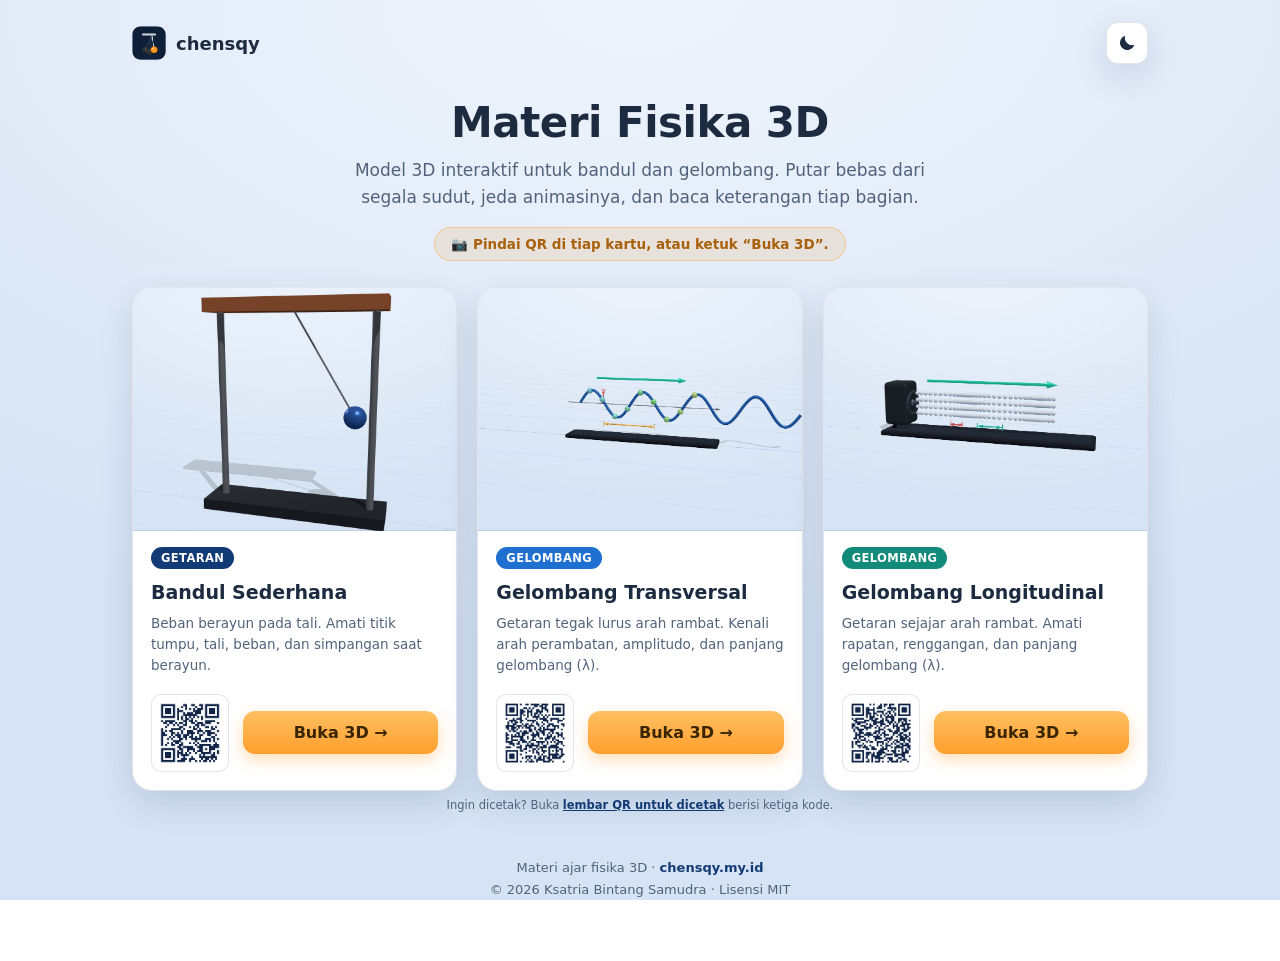
==== commit 372db174: "Materi 3D via QR: bandul, gelombang transversal & longitudinal - Halaman penampil 3D per materi (/v/" ====
--- a/index.html
+++ b/index.html
@@ -1,602 +1,151 @@
-<!DOCTYPE html>
+<!doctype html>
 <html lang="id">
 <head>
-  <meta charset="utf-8" />
-  <meta name="viewport" content="width=device-width, initial-scale=1, maximum-scale=1, user-scalable=no, viewport-fit=cover" />
-  <title>AR Bandul Sederhana — Media Ajar WebAR 3D</title>
-  <meta name="description" content="Visualisasi gerak bandul sederhana (pendulum) 3D lewat Augmented Reality di browser HP. Gerak A-B-C, periode T = 2π√(L/g), dan kekekalan energi.">
-
-  <!-- Ikon situs -->
-  <link rel="icon" href="./assets/favicon.ico" sizes="16x16 32x32 48x48">
-  <link rel="icon" type="image/png" sizes="32x32" href="./assets/favicon-32.png">
-  <link rel="apple-touch-icon" href="./assets/apple-touch-icon.png">
-  <meta name="theme-color" content="#0b1424">
-
-  <!-- Open Graph -->
-  <meta property="og:type" content="website">
-  <meta property="og:site_name" content="AR Bandul Sederhana">
-  <meta property="og:locale" content="id_ID">
-  <meta property="og:url" content="https://chensqy.my.id/">
-  <meta property="og:title" content="AR Bandul Sederhana — Media Ajar WebAR 3D">
-  <meta property="og:description" content="Gerak bandul sederhana (pendulum) 3D lewat AR di browser HP: gerak A-B-C, periode, dan kekekalan energi.">
-  <meta property="og:image" content="https://chensqy.my.id/assets/og-image.jpg">
-  <meta property="og:image:width" content="1200">
-  <meta property="og:image:height" content="630">
-  <meta property="og:image:alt" content="AR Bandul Sederhana — media ajar WebAR gerak bandul 3D">
-
-  <meta name="twitter:card" content="summary_large_image">
-  <meta name="twitter:title" content="AR Bandul Sederhana — Media Ajar WebAR 3D">
-  <meta name="twitter:description" content="Gerak bandul sederhana 3D lewat AR di browser HP.">
-  <meta name="twitter:image" content="https://chensqy.my.id/assets/og-image.jpg">
-
-  <!-- A-Frame + MindAR (image tracking) — self-hosted -->
-  <script src="./vendor/aframe-1.5.0.min.js"></script>
-  <script src="./vendor/mindar-image-aframe-1.2.5.prod.js"></script>
-
-  <!-- Logika bandul 3D + fisika + label -->
-  <script src="./js/pendulum.js"></script>
-
-  <style>
-    :root{
-      --font: "Inter","Segoe UI",system-ui,-apple-system,Roboto,"Helvetica Neue",Arial,sans-serif;
-      --bg1:#16305a; --bg2:#070d18;
-      --ink:#eaf1fb; --sub:#aab8cf; --muted:#7e8da0;
-      --accent:#ff9f2e; --accentSoft:rgba(255,159,46,.14); --accentBrd:rgba(255,159,46,.42);
-      --card:#0f1a2e; --line:rgba(255,255,255,.10);
-      --A:#5b9bf0; --B:#42d392; --C:#ff8a5b;
-    }
-    *{ box-sizing:border-box; -webkit-tap-highlight-color:transparent; }
-    html,body{ height:100%; }
-    body{
-      margin:0; font-family:var(--font); overflow:hidden;
-      background:#070d18; color:var(--ink);
-      -webkit-font-smoothing:antialiased; text-rendering:optimizeLegibility;
-    }
-
-    /* Sembunyikan tombol VR/fullscreen bawaan A-Frame (bikin layar hitam) */
-    .a-enter-vr,.a-enter-vr-button,.a-enter-ar,.a-enter-ar-button,
-    .a-orientation-modal,.a-loader-title{ display:none !important; }
-
-    /* ---------- Status pill (saat AR) ---------- */
-    #status{
-      position:fixed; top:calc(12px + env(safe-area-inset-top)); left:50%; transform:translateX(-50%);
-      z-index:14; display:none; align-items:center; gap:8px;
-      padding:8px 14px; border-radius:999px; font-size:13px; font-weight:600;
-      color:#fff; background:rgba(12,20,34,.68); backdrop-filter:blur(8px);
-      border:1px solid var(--line); box-shadow:0 4px 16px rgba(0,0,0,.3);
-    }
-    #status .dot{ width:9px; height:9px; border-radius:50%; background:var(--accent); box-shadow:0 0 0 0 rgba(255,159,46,.6); animation:ping 1.4s infinite; }
-    #status.found .dot{ background:var(--B); animation:none; }
-    @keyframes ping{ 0%{box-shadow:0 0 0 0 rgba(255,159,46,.5)} 70%{box-shadow:0 0 0 8px rgba(255,159,46,0)} 100%{box-shadow:0 0 0 0 rgba(255,159,46,0)} }
-
-    /* ---------- Info bar bawah ---------- */
-    #info{
-      position:fixed; left:0; right:0; bottom:0; z-index:10;
-      padding:12px 16px calc(12px + env(safe-area-inset-bottom));
-      background:linear-gradient(to top, rgba(4,8,16,.82), rgba(4,8,16,0));
-      color:#dfe8f5; text-align:center; font-size:13.5px; line-height:1.45; pointer-events:none;
-      transition:opacity .3s;
-    }
-    #info b{ color:var(--accent); }
-    .tagA{color:var(--A)} .tagB{color:var(--B)} .tagC{color:var(--C)}
-
-    /* ---------- Scan hint ---------- */
-    .scan-hint{
-      position:fixed; inset:0; z-index:9; display:flex; align-items:center; justify-content:center;
-      flex-direction:column; gap:16px; color:#eaf1fb; text-align:center; padding:24px;
-      pointer-events:none; transition:opacity .4s;
-    }
-    .scan-hint .box{ width:210px; height:280px; border:2px dashed rgba(255,159,46,.9); border-radius:16px; animation:pulse 1.7s ease-in-out infinite; }
-    .scan-hint .cap{ font-size:14px; color:#cdd9ec; max-width:280px; text-shadow:0 1px 4px rgba(0,0,0,.6); }
-    @keyframes pulse{ 0%,100%{opacity:.35} 50%{opacity:1} }
-    .hidden{ opacity:0 !important; }
-
-    /* ---------- Tombol buka penjelasan (FAB pill) ---------- */
-    #helpBtn{
-      position:fixed; z-index:16; right:14px; bottom:calc(54px + env(safe-area-inset-bottom));
-      display:inline-flex; align-items:center; gap:8px; cursor:pointer; border:none;
-      font:700 14px/1 var(--font); color:#3a2500;
-      padding:12px 16px; border-radius:999px;
-      background:linear-gradient(180deg,#ffc061,#ff9f2e);
-      box-shadow:0 6px 18px rgba(255,140,20,.4); transition:transform .12s, box-shadow .2s;
-    }
-    #helpBtn:active{ transform:scale(.96); }
-    #helpBtn .ic{ font-size:16px; }
-
-    /* ---------- Bottom sheet: panel penjelasan bertab ---------- */
-    #sheet{
-      position:fixed; left:0; right:0; bottom:0; z-index:22;
-      height:58vh; max-height:92vh; min-height:34vh;
-      display:flex; flex-direction:column;
-      background:linear-gradient(180deg,#12203a 0%, #0c1524 100%);
-      border-top-left-radius:22px; border-top-right-radius:22px;
-      border-top:1px solid var(--line); box-shadow:0 -14px 40px rgba(0,0,0,.5);
-      transform:translateY(102%); transition:transform .34s cubic-bezier(.22,1,.36,1);
-      touch-action:none;
-    }
-    #sheet.open{ transform:translateY(0); }
-    #grip{ padding:10px 0 4px; display:flex; flex-direction:column; align-items:center; cursor:grab; }
-    #grip .bar{ width:44px; height:5px; border-radius:99px; background:rgba(255,255,255,.28); }
-    .sheetHead{ display:flex; align-items:center; justify-content:space-between; padding:2px 18px 10px; }
-    .sheetHead .ttl{ font-size:15px; font-weight:800; letter-spacing:.2px; }
-    .sheetHead .ttl small{ display:block; font-weight:600; font-size:11.5px; color:var(--sub); letter-spacing:.04em; }
-    .sheetHead .x{ width:34px; height:34px; border-radius:50%; border:1px solid var(--line);
-      background:rgba(255,255,255,.06); color:#fff; font-size:18px; cursor:pointer; line-height:1; }
-
-    /* Tab bar */
-    .tabs{ display:flex; gap:8px; overflow-x:auto; padding:0 14px 12px; scrollbar-width:none; }
-    .tabs::-webkit-scrollbar{ display:none; }
-    .tabs button{
-      flex:0 0 auto; cursor:pointer; border:1px solid var(--line); white-space:nowrap;
-      font:600 13px/1 var(--font); color:#cdd9ec; background:rgba(255,255,255,.05);
-      padding:9px 14px; border-radius:999px; transition:all .15s;
-    }
-    .tabs button.active{ color:#3a2500; background:linear-gradient(180deg,#ffc061,#ff9f2e); border-color:transparent; box-shadow:0 3px 12px rgba(255,140,20,.35); }
-
-    /* Konten tab */
-    #tabContent{ flex:1; overflow-y:auto; padding:4px 20px calc(22px + env(safe-area-inset-bottom)); -webkit-overflow-scrolling:touch; }
-    #tabContent h3{ margin:6px 0 8px; font-size:18px; color:#fff; }
-    #tabContent p{ margin:0 0 12px; font-size:14.5px; line-height:1.62; color:#c9d5e8; }
-    #tabContent .sec{ font-size:11.5px; letter-spacing:.08em; text-transform:uppercase; color:var(--accent); font-weight:800; margin:16px 0 8px; }
-    #tabContent ul{ margin:0 0 12px; padding-left:20px; }
-    #tabContent li{ font-size:14px; line-height:1.6; color:#c9d5e8; margin-bottom:8px; }
-    #tabContent ul.abc{ list-style:none; padding-left:0; }
-    #tabContent ul.abc li{ display:flex; gap:10px; align-items:flex-start; }
-    #tabContent .tagA,#tabContent .tagB,#tabContent .tagC{
-      flex:0 0 auto; width:24px; height:24px; border-radius:8px; display:inline-flex; align-items:center;
-      justify-content:center; font-weight:800; font-size:13px; color:#04101f;
-    }
-    #tabContent .tagA{ background:var(--A); } #tabContent .tagB{ background:var(--B); } #tabContent .tagC{ background:var(--C); }
-    #tabContent .eqbig{ display:block; text-align:center; margin:6px 0 8px; padding:12px; font-size:20px; font-weight:700;
-      color:#ffd9a6; background:var(--accentSoft); border:1px solid var(--accentBrd); border-radius:14px; }
-    #tabContent .eqbig.small{ font-size:16px; padding:9px; }
-    #tabContent .eqi{ color:#ffd9a6; font-weight:600; }
-    #tabContent table{ width:100%; border-collapse:collapse; margin:4px 0 12px; font-size:13.5px; }
-    #tabContent th,#tabContent td{ border:1px solid var(--line); padding:8px 10px; text-align:left; color:#d5e0f0; }
-    #tabContent th{ background:rgba(255,255,255,.06); font-weight:700; color:#fff; }
-    #tabContent .note{ font-size:13px; color:#9fb0c8; background:rgba(255,255,255,.04); border-left:3px solid var(--accent);
-      padding:10px 12px; border-radius:8px; }
-    /* Pusatkan konten panel di layar lebar (tablet portrait) */
-    .sheetHead, .tabs, #tabContent{ width:100%; max-width:900px; margin-left:auto; margin-right:auto; }
-    /* Saat panel penjelasan terbuka: sembunyikan kontrol lain biar bersih & tak tumpang tindih */
-    #hud, #info, #modebar, #resetBtn, #helpBtn{ transition:opacity .25s; }
-    body.sheet-open #hud, body.sheet-open #info, body.sheet-open #modebar,
-    body.sheet-open #resetBtn, body.sheet-open #helpBtn{ opacity:0 !important; pointer-events:none !important; }
-
-    /* ---------- Layar pembuka ---------- */
-    #welcome{
-      position:fixed; inset:0; z-index:30; display:flex; align-items:center; justify-content:center; padding:24px;
-      background:radial-gradient(130% 120% at 50% -10%, var(--bg1) 0%, var(--bg2) 62%);
-      transition:opacity .45s; overflow-y:auto;
-    }
-    #welcome.hidden{ opacity:0; pointer-events:none; }
-    #welcome .card{ width:100%; max-width:440px; text-align:center; }
-    #welcome .badge{ display:inline-block; font-size:11.5px; font-weight:700; letter-spacing:.1em; text-transform:uppercase;
-      color:var(--accent); background:var(--accentSoft); border:1px solid var(--accentBrd); padding:6px 13px; border-radius:999px; margin-bottom:16px; }
-    #welcome h1{ margin:0 0 10px; font-size:27px; font-weight:800; letter-spacing:.2px; }
-    #welcome .sub{ margin:0 auto 22px; max-width:400px; font-size:14.5px; line-height:1.6; color:var(--sub); }
-    #welcome .sub b{ color:#e7eefb; }
-    #welcome .chips{ display:flex; flex-wrap:wrap; gap:8px; justify-content:center; margin-bottom:24px; }
-    #welcome .chips span{ font-size:12.5px; color:#cdd9ec; background:rgba(255,255,255,.06); border:1px solid var(--line);
-      padding:7px 12px; border-radius:999px; }
-    #welcome .chips .A{ color:var(--A) } #welcome .chips .B{ color:var(--B) } #welcome .chips .C{ color:var(--C) }
-    #startBtn{
-      width:100%; cursor:pointer; border:none; outline:none; border-radius:16px; padding:17px 18px;
-      font:800 16px/1.2 var(--font); color:#3a2500;
-      background:linear-gradient(180deg,#ffc061,#ff9f2e);
-      box-shadow:0 10px 26px rgba(255,140,20,.4); transition:transform .12s, box-shadow .2s;
-      display:flex; flex-direction:column; gap:4px; align-items:center;
-    }
-    #startBtn span{ font-size:12.5px; font-weight:600; color:#5a3a00; }
-    #startBtn:active{ transform:scale(.985); }
-    #welcome .hint{ margin-top:18px; font-size:12.5px; color:#8394ad; line-height:1.5; }
-    #welcome .hint b{ color:#b7c6de; }
-    #welcome .foot{ margin-top:22px; font-size:11.5px; color:#5f6f88; }
-
-    /* ---------- Mode bar (saat AR) ---------- */
-    #modebar{
-      position:fixed; top:calc(52px + env(safe-area-inset-top)); left:50%; transform:translateX(-50%);
-      z-index:15; display:none; gap:8px; max-width:96vw; overflow-x:auto; padding:4px; scrollbar-width:none;
-    }
-    #modebar::-webkit-scrollbar{ display:none; }
-    #modebar button{
-      flex:0 0 auto; cursor:pointer; border:1px solid var(--line); white-space:nowrap;
-      font:700 12.5px/1 var(--font); color:#dbe6f6; background:rgba(12,20,34,.66); backdrop-filter:blur(8px);
-      padding:10px 14px; border-radius:999px; transition:all .15s;
-    }
-    #modebar button:active{ transform:scale(.95); }
-    #modebar button.active{ color:#3a2500; background:linear-gradient(180deg,#ffc061,#ff9f2e); border-color:transparent; box-shadow:0 3px 12px rgba(255,140,20,.35); }
-
-    /* ---------- HUD penjelasan on-screen ---------- */
-    #hud{ position:fixed; left:12px; right:12px; bottom:calc(100px + env(safe-area-inset-bottom)); z-index:12;
-      display:none; justify-content:center; pointer-events:none; }
-    #hud .card{ max-width:540px; background:rgba(10,18,32,.72); backdrop-filter:blur(8px); border:1px solid var(--line);
-      border-radius:14px; padding:10px 15px; color:#dce7f7; font-size:13px; line-height:1.5; text-align:center; box-shadow:0 6px 20px rgba(0,0,0,.35); }
-    #hud .card b{ color:var(--accent); }
-    #hud .eq{ color:#ffd9a6; font-weight:700; }
-
-    /* ---------- Tombol reset tampilan 3D ---------- */
-    #resetBtn{ position:fixed; z-index:16; left:14px; bottom:calc(54px + env(safe-area-inset-bottom));
-      display:none; align-items:center; gap:7px; cursor:pointer; border:1px solid var(--line);
-      font:700 13px/1 var(--font); color:#dbe6f6; background:rgba(12,20,34,.66); backdrop-filter:blur(8px);
-      padding:11px 14px; border-radius:999px; }
-    #resetBtn:active{ transform:scale(.96); }
-
-    /* ---------- Landscape / miring ---------- */
-    @media (orientation: landscape){
-      #welcome{ align-items:center; }
-      #welcome .card{ max-width:440px; margin:auto; }
-      #welcome h1{ font-size:23px; }
-      #welcome .sub{ margin-bottom:14px; }
-      #status{ left:12px; transform:none; }
-      #modebar{ top:calc(10px + env(safe-area-inset-top)); left:auto; right:12px; transform:none; }
-      #sheet{ left:auto; right:0; width:min(470px,90vw); height:100vh !important; max-height:100vh; min-height:100vh;
-        border-radius:0; border-left:1px solid var(--line); border-top:none; transform:translateX(102%); }
-      #sheet.open{ transform:translateX(0); }
-      #grip{ display:none; }
-      #hud{ bottom:calc(88px + env(safe-area-inset-bottom)); }
-    }
-  </style>
+<meta charset="utf-8">
+<meta name="viewport" content="width=device-width, initial-scale=1, viewport-fit=cover">
+<title>Materi Fisika 3D — Bandul & Gelombang | chensqy</title>
+<meta name="description" content="Kumpulan materi 3D interaktif: bandul sederhana, gelombang transversal, dan gelombang longitudinal. Pindai QR atau ketuk kartu untuk membuka model 3D — putar bebas, jeda animasi, lengkap keterangan.">
+<meta name="theme-color" content="#123a74">
+<link rel="icon" href="/assets/favicon.ico" sizes="any">
+<link rel="icon" type="image/png" href="/assets/favicon-32.png">
+<link rel="apple-touch-icon" href="/assets/apple-touch-icon.png">
+<meta property="og:type" content="website">
+<meta property="og:url" content="https://chensqy.my.id/">
+<meta property="og:title" content="Materi Fisika 3D — Bandul & Gelombang">
+<meta property="og:description" content="Pindai QR atau ketuk kartu untuk membuka model 3D interaktif — putar bebas, jeda animasi, lengkap keterangan.">
+<meta property="og:image" content="https://chensqy.my.id/assets/og-image.jpg">
+<style>
+:root{
+  --font:"Inter","Segoe UI",system-ui,-apple-system,Roboto,"Helvetica Neue",Arial,sans-serif;
+  --accent:#ff9f2e; --accent2:#ffc061;
+  --ink:#1c2b40; --sub:#51637b; --brand:#123a74;
+  --card:#ffffff; --line:rgba(20,45,90,.12);
+  --bg1:#eef4fc; --bg2:#d6e3f4;
+  --shadow:0 12px 34px rgba(20,45,90,.14);
+}
+:root[data-theme="gelap"]{
+  --ink:#eaf1fb; --sub:#aab8cf; --brand:#8fb4ee;
+  --card:#0f1a2e; --line:rgba(255,255,255,.10);
+  --bg1:#132443; --bg2:#070d18;
+  --shadow:0 12px 34px rgba(0,0,0,.45);
+}
+*{box-sizing:border-box}
+html,body{margin:0}
+body{
+  font-family:var(--font); color:var(--ink); min-height:100vh;
+  background:radial-gradient(130% 100% at 50% 0%, var(--bg1) 0%, var(--bg2) 72%) fixed;
+  -webkit-tap-highlight-color:transparent;
+}
+.wrap{max-width:1080px; margin:0 auto; padding:22px clamp(16px,4vw,32px) 60px}
+header{display:flex; align-items:center; justify-content:space-between; gap:12px}
+.brand{display:flex; align-items:center; gap:10px; font-weight:800; font-size:18px; color:var(--ink)}
+.brand img{width:34px; height:34px; border-radius:9px}
+.tbtn{width:42px; height:42px; border-radius:12px; border:1px solid var(--line); background:var(--card);
+  color:var(--ink); cursor:pointer; display:grid; place-items:center; box-shadow:var(--shadow)}
+.tbtn svg{width:22px;height:22px;fill:currentColor}
+.hero{margin:34px 0 26px; text-align:center}
+.hero h1{margin:0 0 10px; font-size:clamp(26px,6vw,42px); letter-spacing:-.5px}
+.hero p{margin:0 auto; max-width:620px; color:var(--sub); font-size:clamp(14px,2.6vw,17px); line-height:1.6}
+.hint{display:inline-flex; align-items:center; gap:8px; margin-top:16px; padding:8px 16px; border-radius:999px;
+  background:rgba(255,159,46,.14); border:1px solid rgba(255,159,46,.4); color:#a9600a; font-weight:700; font-size:13.5px}
+:root[data-theme="gelap"] .hint{color:var(--accent)}
+.grid{display:grid; grid-template-columns:repeat(auto-fit,minmax(280px,1fr)); gap:20px; margin-top:8px}
+.card{background:var(--card); border:1px solid var(--line); border-radius:20px; overflow:hidden;
+  box-shadow:var(--shadow); display:flex; flex-direction:column; transition:transform .15s ease, box-shadow .15s ease}
+.card:hover{transform:translateY(-4px)}
+.thumb{aspect-ratio:4/3; background:#e9f0fa center/cover no-repeat; border-bottom:1px solid var(--line)}
+:root[data-theme="gelap"] .thumb{background-color:#0b1424}
+.card-body{padding:16px 18px 18px; display:flex; flex-direction:column; gap:10px; flex:1}
+.tag{align-self:flex-start; font-size:11.5px; font-weight:800; letter-spacing:.4px; text-transform:uppercase;
+  padding:4px 10px; border-radius:999px; color:#fff}
+.card h3{margin:2px 0 0; font-size:19px}
+.card p{margin:0; color:var(--sub); font-size:13.5px; line-height:1.55; flex:1}
+.card-foot{display:flex; align-items:center; gap:14px; margin-top:8px}
+.qr{width:78px; height:78px; border-radius:10px; border:1px solid var(--line); background:#fff; padding:5px}
+.open{flex:1; display:inline-flex; align-items:center; justify-content:center; gap:8px;
+  padding:12px 16px; border-radius:12px; font-weight:800; text-decoration:none; color:#3a2500;
+  background:linear-gradient(180deg,var(--accent2),var(--accent)); box-shadow:0 6px 16px rgba(255,159,46,.34)}
+.open:active{transform:scale(.98)}
+.qrnote{font-size:11.5px; color:var(--sub); text-align:center; margin-top:6px; line-height:1.4}
+footer{margin-top:44px; text-align:center; color:var(--sub); font-size:13px; line-height:1.7}
+footer a{color:var(--brand); font-weight:700; text-decoration:none}
+</style>
 </head>
 <body>
-  <!-- Layar pembuka -->
-  <div id="welcome">
-    <div class="card">
-      <span class="badge">Media Ajar Fisika · Augmented Reality</span>
-      <h1>🕰️ AR Bandul Sederhana</h1>
-      <p class="sub">Visualisasi 3D <b>satu bandul berayun</b> melewati tiga posisi
-        <b class="tagA">A</b> (kiri) → <b class="tagB">B</b> (tengah) → <b class="tagC">C</b> (kanan),
-        sesuai diagram penelitian. Cukup scan marker sekali lewat kamera HP — objek lalu terkunci di layar.</p>
-      <div class="chips">
-        <span>Gerak A·B·C</span>
-        <span>Gelombang Bandul</span>
-        <span>Ayunan Newton</span>
-        <span>Putar &amp; zoom 3D</span>
+<div class="wrap">
+  <header>
+    <div class="brand"><img src="/assets/logo.png" alt=""> chensqy</div>
+    <button class="tbtn" id="theme" type="button" aria-label="Mode terang / gelap"></button>
+  </header>
+
+  <section class="hero">
+    <h1>Materi Fisika 3D</h1>
+    <p>Model 3D interaktif untuk bandul dan gelombang. Putar bebas dari segala sudut, jeda animasinya, dan baca keterangan tiap bagian.</p>
+    <div class="hint">📷 Pindai QR di tiap kartu, atau ketuk “Buka 3D”.</div>
+  </section>
+
+  <section class="grid">
+    <article class="card">
+      <div class="thumb" style="background-image:url('/media/thumb-bandul.jpg')"></div>
+      <div class="card-body">
+        <span class="tag" style="background:#123a74">Getaran</span>
+        <h3>Bandul Sederhana</h3>
+        <p>Beban berayun pada tali. Amati titik tumpu, tali, beban, dan simpangan saat berayun.</p>
+        <div class="card-foot">
+          <img class="qr" src="/media/qr/qr-bandul.png" alt="QR Bandul Sederhana">
+          <a class="open" href="/v/bandul/">Buka 3D →</a>
+        </div>
       </div>
-      <button id="startBtn">Mulai — Buka Kamera<span>Arahkan ke marker Bandul yang tercetak</span></button>
-      <div class="hint">Cukup <b>scan marker sekali</b> — bandul lalu <b>terkunci di layar</b> dan HP boleh digerakkan bebas tanpa objek hilang. Ganti <b>mode</b> di atas, <b>putar 1 jari</b> &amp; <b>zoom 2 jari</b>, tekan <b>📖 Penjelasan</b> untuk materi. Bisa <b>tegak maupun landscape</b>.</div>
-      <div class="foot">© Ksatria Bintang Samudra · WebAR (A-Frame + MindAR)</div>
-    </div>
-  </div>
+    </article>
 
-  <!-- Status pelacakan -->
-  <div id="status"><span class="dot"></span><span id="statusTxt">Mencari marker…</span></div>
+    <article class="card">
+      <div class="thumb" style="background-image:url('/media/thumb-transversal.jpg')"></div>
+      <div class="card-body">
+        <span class="tag" style="background:#1f6fd0">Gelombang</span>
+        <h3>Gelombang Transversal</h3>
+        <p>Getaran tegak lurus arah rambat. Kenali arah perambatan, amplitudo, dan panjang gelombang (λ).</p>
+        <div class="card-foot">
+          <img class="qr" src="/media/qr/qr-gelombang-transversal.png" alt="QR Gelombang Transversal">
+          <a class="open" href="/v/gelombang-transversal/">Buka 3D →</a>
+        </div>
+      </div>
+    </article>
 
-  <!-- Pemilih mode demo (saat AR) -->
-  <div id="modebar">
-    <button data-mode="abc" class="active">Gerak A–B–C</button>
-    <button data-mode="wave">Gelombang Bandul</button>
-    <button data-mode="cradle">Ayunan Newton</button>
-  </div>
+    <article class="card">
+      <div class="thumb" style="background-image:url('/media/thumb-longitudinal.jpg')"></div>
+      <div class="card-body">
+        <span class="tag" style="background:#128a7a">Gelombang</span>
+        <h3>Gelombang Longitudinal</h3>
+        <p>Getaran sejajar arah rambat. Amati rapatan, renggangan, dan panjang gelombang (λ).</p>
+        <div class="card-foot">
+          <img class="qr" src="/media/qr/qr-gelombang-longitudinal.png" alt="QR Gelombang Longitudinal">
+          <a class="open" href="/v/gelombang-longitudinal/">Buka 3D →</a>
+        </div>
+      </div>
+    </article>
+  </section>
+  <p class="qrnote">Ingin dicetak? Buka <a href="/qr/" style="color:var(--brand);font-weight:700">lembar QR untuk dicetak</a> berisi ketiga kode.</p>
 
-  <!-- HUD penjelasan on-screen -->
-  <div id="hud"><div class="card" id="hudCard"></div></div>
+  <footer>
+    Materi ajar fisika 3D · <a href="https://chensqy.my.id">chensqy.my.id</a><br>
+    © 2026 Ksatria Bintang Samudra · Lisensi MIT
+  </footer>
+</div>
 
-  <!-- Reset tampilan 3D -->
-  <button id="resetBtn">⟲ Reset 3D</button>
-
-  <!-- Scan hint -->
-  <div class="scan-hint" id="scanHint">
-    <div class="box"></div>
-    <div class="cap">Arahkan kamera ke <b>marker Bandul</b> yang tercetak</div>
-  </div>
-
-  <!-- Tombol buka penjelasan -->
-  <button id="helpBtn"><span class="ic">📖</span> Penjelasan</button>
-
-  <!-- Bottom sheet penjelasan bertab -->
-  <div id="sheet" aria-hidden="true">
-    <div id="grip"><div class="bar"></div></div>
-    <div class="sheetHead">
-      <div class="ttl">Penjelasan Materi<small>Bandul Sederhana — geser gagang untuk perbesar</small></div>
-      <button class="x" id="sheetClose" title="Tutup">✕</button>
-    </div>
-    <div class="tabs" id="tabs"></div>
-    <div id="tabContent"></div>
-  </div>
-
-  <!-- Info bawah -->
-  <div id="info">
-    Scan sekali → bandul <b>terkunci di layar</b>. <b>1 jari</b> putar · <b>2 jari</b> zoom · HP boleh digerakkan bebas
-  </div>
-
-  <a-scene
-    mindar-image="imageTargetSrc: ./targets.mind; autoStart: false; uiScanning: no; uiLoading: no; filterMinCF: 0.0005; filterBeta: 0.01"
-    color-space="sRGB"
-    renderer="colorManagement: true, physicallyCorrectLights: true, antialias: true"
-    vr-mode-ui="enabled: false"
-    device-orientation-permission-ui="enabled: false">
-
-    <a-assets></a-assets>
-    <a-camera position="0 0 0" look-controls="enabled: false"></a-camera>
-
-    <!-- Pencahayaan untuk logam bandul + rangka kayu -->
-    <a-light type="ambient" color="#ffffff" intensity="0.55"></a-light>
-    <a-light type="hemisphere" color="#ffffff" groundColor="#404a5a" intensity="0.6"></a-light>
-    <a-light type="directional" color="#ffffff" intensity="0.9" position="0.6 1 1.5"></a-light>
-    <a-light type="directional" color="#cfe0ff" intensity="0.35" position="-0.8 0.4 0.6"></a-light>
-
-    <!-- Anchor dibuat DINAMIS via JS (TARGET_COUNT). -->
-  </a-scene>
-
-  <script>
-    const sceneEl = document.querySelector('a-scene');
-    const hint = document.getElementById('scanHint');
-    const welcome = document.getElementById('welcome');
-    const statusEl = document.getElementById('status');
-    const statusTxt = document.getElementById('statusTxt');
-
-    // ---- Objek 3D "terkunci di layar" ----
-    // Satu bandul dibuat di LEVEL SCENE (bukan anak marker). Di MindAR kamera
-    // diam di titik asal, jadi objek di scene efektif TERKUNCI DI LAYAR: tetap
-    // tampil walau foto keluar dari kamera. Marker (semua targetIndex di
-    // targets.mind) hanya dipakai sebagai PEMICU — cukup scan sekali, objek
-    // muncul lalu bisa diputar/zoom & HP boleh digerakkan bebas.
-    const TARGET_COUNT = 7;
-    let locked = false;
-
-    const lockLab = document.createElement('a-entity');
-    lockLab.setAttribute('pendulum-lab', '');
-    lockLab.setAttribute('position', '0 -0.05 -1.7');   // melayang di depan kamera
-    lockLab.setAttribute('scale', '0.75 0.75 0.75');
-    lockLab.object3D.visible = false;                   // baru tampil setelah scan
-    sceneEl.appendChild(lockLab);
-
-    function refreshStatus(){
-      if (locked){ statusEl.classList.add('found'); statusTxt.textContent = 'Bandul terkunci — HP bebas digerakkan'; }
-      else { statusEl.classList.remove('found'); statusTxt.textContent = 'Mencari marker…'; }
-    }
-    function lockOnScreen(){
-      if (locked) return;
-      locked = true;
-      lockLab.object3D.visible = true;
-      const c = lockLab.components && lockLab.components['pendulum-lab'];
-      if (c) c._appear = 0;              // mainkan animasi "muncul"
-      applyXform();                      // terapkan rotasi/zoom user yang sedang aktif
-      hint.classList.add('hidden');
-      document.body.classList.add('ar-locked');
-      refreshStatus();
-    }
-    for (let i = 0; i < TARGET_COUNT; i++) {
-      const anchor = document.createElement('a-entity');
-      anchor.setAttribute('mindar-image-target', 'targetIndex: ' + i);
-      sceneEl.appendChild(anchor);
-      anchor.addEventListener('targetFound', lockOnScreen);
-    }
-
-    // ===================== ISI TAB PENJELASAN (detail) =====================
-    const TABS = [
-      { id:'konsep', label:'Konsep', html:`
-        <h3>Konsep Bandul Sederhana</h3>
-        <p>Bandul sederhana adalah sebuah <b>beban</b> bermassa <i>m</i> yang digantung pada
-        <b>tali ringan</b> (massa tali diabaikan) sepanjang <i>L</i>, lalu diayunkan pada bidang vertikal.
-        Ketika beban disimpangkan sedikit lalu dilepaskan, ia berayun bolak-balik secara teratur.</p>
-        <div class="sec">Syarat Gerak Harmonik Sederhana</div>
-        <p>Untuk <b>simpangan sudut kecil</b> (θ ≲ 15°), ayunan bandul mendekati
-        <b>Gerak Harmonik Sederhana (GHS)</b> — gerak bolak-balik dengan periode tetap di sekitar titik setimbang.</p>
-        <div class="sec">Gaya pemulih</div>
-        <p>Gaya yang menarik beban kembali ke titik setimbang adalah komponen gaya berat pada arah gerak:
-        <span class="eqi">F = − m g sin θ</span>. Untuk sudut kecil sin θ ≈ θ, sehingga gaya sebanding dengan
-        simpangan — inilah ciri khas GHS.</p>
-        <ul>
-          <li><b>Titik setimbang</b>: posisi tali tegak lurus, beban di titik terendah.</li>
-          <li><b>Simpangan</b>: posisi beban diukur dari titik setimbang.</li>
-          <li><b>Amplitudo</b>: simpangan maksimum (di posisi A atau C).</li>
-        </ul>` },
-
-      { id:'gerak', label:'Gerak A–B–C', html:`
-        <h3>Gerak A · B · C</h3>
-        <p>Sesuai diagram penelitian, satu bandul berayun melewati tiga posisi:</p>
-        <ul class="abc">
-          <li><span class="tagA">A</span><div>Simpangan terjauh <b>kiri</b> — beban berhenti sesaat lalu berbalik arah.</div></li>
-          <li><span class="tagB">B</span><div>Titik <b>tengah</b> (terendah, setimbang) — beban melintas paling <b>cepat</b>.</div></li>
-          <li><span class="tagC">C</span><div>Simpangan terjauh <b>kanan</b> — beban berhenti sesaat lalu berbalik arah.</div></li>
-        </ul>
-        <div class="sec">Satu getaran penuh</div>
-        <p>Satu <b>getaran / ayunan penuh</b> adalah lintasan <b class="tagA">A</b> → <b class="tagB">B</b> →
-        <b class="tagC">C</b> → <b class="tagB">B</b> → <b class="tagA">A</b> (kembali ke titik awal dengan arah gerak sama).
-        Waktu untuk satu getaran penuh disebut <b>periode (T)</b>.</p>
-        <div class="sec">Kecepatan &amp; percepatan</div>
-        <table>
-          <tr><th>Posisi</th><th>Kecepatan</th><th>Percepatan</th></tr>
-          <tr><td>A &amp; C (ujung)</td><td>nol (0)</td><td>maksimum</td></tr>
-          <tr><td>B (tengah)</td><td>maksimum</td><td>nol (0)</td></tr>
-        </table>
-        <p class="note">Di ujung (A/C) gaya pemulih paling besar → percepatan maksimum, tetapi beban sesaat diam.
-        Di tengah (B) gaya pemulih nol → percepatan nol, tetapi laju paling tinggi.</p>` },
-
-      { id:'wave', label:'Gelombang', html:`
-        <h3>Gelombang Bandul</h3>
-        <p>Beberapa bandul dipasang berjajar dengan <b>panjang tali berbeda-beda</b>. Karena
-        <span class="eqi">T = 2π√(L/g)</span> bergantung panjang, tiap bandul punya <b>periode berbeda</b>,
-        sehingga lama-kelamaan <b>keluar-masuk fase</b> dan membentuk <b>pola seperti gelombang merambat</b> —
-        kadang bergantian, kadang serempak kembali.</p>
-        <div class="sec">Yang ditunjukkan</div>
-        <ul>
-          <li>Bandul lebih <b>pendek</b> → periode lebih kecil → berayun lebih <b>cepat</b>.</li>
-          <li>Beda periode antar-bandul membuat <b>beda fase</b> yang berubah terus → pola merambat.</li>
-          <li>Ilustrasi konsep <b>superposisi</b> dan <b>fase</b> pada osilasi.</li>
-        </ul>
-        <p class="note">Alat peraga "pendulum wave" sering dipakai untuk mendemonstrasikan hubungan panjang–periode.</p>` },
-
-      { id:'cradle', label:'Ayunan Newton', html:`
-        <h3>Ayunan Newton</h3>
-        <p>Deret bola logam yang saling bersentuhan digantung sejajar. Ketika bola ujung diayunkan dan
-        menumbuk, <b>momentum</b> dan <b>energi kinetik</b> diteruskan lewat bola-bola yang diam menuju bola
-        ujung lain, sehingga bola berlawanan terlempar — <b>memantul bergantian</b>.</p>
-        <div class="sec">Hukum yang berlaku</div>
-        <ul>
-          <li><b>Kekekalan momentum</b>: total m·v sebelum = sesudah tumbukan.</li>
-          <li><b>Tumbukan lenting sempurna</b>: energi kinetik total juga kekal.</li>
-          <li>Massa bola sama → satu bola masuk, satu bola keluar dengan laju sama.</li>
-        </ul>
-        <div class="eqbig small">m·v (masuk) = m·v (keluar)</div>
-        <p class="note">Bola tengah hampir diam — hanya meneruskan impuls. Pada alat nyata ayunan perlahan mengecil
-        karena tumbukan tak 100% lenting dan ada gesekan.</p>` },
-
-      { id:'rumus', label:'Rumus', html:`
-        <h3>Rumus &amp; Besaran</h3>
-        <div class="eqbig">T = 2π √(L / g)</div>
-        <div class="eqbig small">f = 1 / T</div>
-        <div class="sec">Daftar besaran</div>
-        <table>
-          <tr><th>Simbol</th><th>Besaran</th><th>Satuan</th></tr>
-          <tr><td>T</td><td>Periode (waktu 1 getaran)</td><td>sekon (s)</td></tr>
-          <tr><td>f</td><td>Frekuensi (getaran/detik)</td><td>hertz (Hz)</td></tr>
-          <tr><td>L</td><td>Panjang tali</td><td>meter (m)</td></tr>
-          <tr><td>g</td><td>Percepatan gravitasi</td><td>m/s² (≈ 9,8)</td></tr>
-          <tr><td>θ</td><td>Sudut simpangan</td><td>derajat / rad</td></tr>
-        </table>
-        <div class="sec">Contoh perhitungan</div>
-        <p>Untuk L = 0,40 m dan g = 9,8 m/s²:<br>
-        T = 2π√(0,40 / 9,8) ≈ <b>1,27 sekon</b>, sehingga f ≈ 0,79 Hz.</p>
-        <div class="sec">Sifat penting</div>
-        <ul>
-          <li>Periode <b>sebanding dengan √L</b> (T ∝ √L): tali 4× lebih panjang → periode 2× lebih lama.</li>
-          <li>Periode <b>tidak bergantung pada massa</b> beban.</li>
-          <li>Untuk sudut kecil, periode <b>tidak bergantung pada besar simpangan</b> (amplitudo).</li>
-        </ul>` },
-
-      { id:'energi', label:'Energi', html:`
-        <h3>Kekekalan Energi</h3>
-        <p>Selama berayun, energi berpindah bolak-balik antara <b>Energi Potensial (EP)</b> dan
-        <b>Energi Kinetik (EK)</b>.</p>
-        <div class="eqbig small">EP = m·g·h &nbsp;&nbsp;|&nbsp;&nbsp; EK = ½·m·v²</div>
-        <table>
-          <tr><th>Posisi</th><th>EP</th><th>EK</th><th>Laju</th></tr>
-          <tr><td>A &amp; C</td><td>maksimum</td><td>nol</td><td>0</td></tr>
-          <tr><td>B</td><td>minimum</td><td>maksimum</td><td>tertinggi</td></tr>
-        </table>
-        <div class="sec">Energi mekanik kekal</div>
-        <p>Bila gesekan dan hambatan udara diabaikan, <b>energi mekanik EM = EP + EK selalu tetap</b>.
-        Di ujung (A/C) seluruh energi berupa EP; di tengah (B) seluruhnya berupa EK.</p>
-        <p class="note">Pada bandul nyata, gesekan membuat amplitudo mengecil perlahan (teredam) karena
-        sebagian energi berubah menjadi kalor.</p>` },
-
-      { id:'terap', label:'Penerapan', html:`
-        <h3>Penerapan &amp; Manfaat</h3>
-        <ul>
-          <li><b>Jam bandul</b> — periode yang tetap dijadikan penepat waktu.</li>
-          <li><b>Menentukan gravitasi g</b> — dari T dan L: <span class="eqi">g = 4π²L / T²</span> (percobaan klasik di lab fisika).</li>
-          <li><b>Metronom</b> — pengatur tempo pada musik.</li>
-          <li><b>Seismograf &amp; pendulum Foucault</b> — prinsip ayunan untuk mendeteksi getaran / rotasi bumi.</li>
-        </ul>
-        <div class="sec">Mengapa dipelajari</div>
-        <p>Bandul sederhana adalah model dasar <b>osilasi / Gerak Harmonik Sederhana</b> yang menjadi
-        fondasi untuk memahami gelombang, rangkaian listrik bolak-balik (AC), hingga getaran pada mesin.</p>` }
-    ];
-
-    // ---- Render tab ----
-    const tabsEl = document.getElementById('tabs');
-    const tabContent = document.getElementById('tabContent');
-    let activeTab = TABS[0].id;
-    function renderTabs(){
-      tabsEl.innerHTML = '';
-      TABS.forEach((t) => {
-        const b = document.createElement('button');
-        b.textContent = t.label; b.dataset.id = t.id;
-        if (t.id === activeTab) b.classList.add('active');
-        b.addEventListener('click', () => { activeTab = t.id; showTab(); });
-        tabsEl.appendChild(b);
-      });
-    }
-    function showTab(){
-      const t = TABS.find((x) => x.id === activeTab) || TABS[0];
-      tabContent.innerHTML = t.html;
-      tabContent.scrollTop = 0;
-      [...tabsEl.children].forEach((b) => b.classList.toggle('active', b.dataset.id === activeTab));
-    }
-    renderTabs(); showTab();
-
-    // ---- Buka/tutup sheet ----
-    const sheet = document.getElementById('sheet');
-    const openSheet = () => { sheet.classList.add('open'); sheet.setAttribute('aria-hidden','false'); document.body.classList.add('sheet-open'); };
-    const closeSheet = () => { sheet.classList.remove('open'); sheet.setAttribute('aria-hidden','true'); document.body.classList.remove('sheet-open'); };
-    document.getElementById('helpBtn').addEventListener('click', openSheet);
-    document.getElementById('sheetClose').addEventListener('click', closeSheet);
-
-    // ---- Geser gagang untuk resize / pindahkan sheet ----
-    const grip = document.getElementById('grip');
-    const SNAPS = [0.36, 0.58, 0.90];   // fraksi tinggi layar
-    let dragging = false, startY = 0, startH = 0;
-    const vh = () => window.innerHeight;
-    grip.addEventListener('pointerdown', (e) => {
-      dragging = true; startY = e.clientY; startH = sheet.getBoundingClientRect().height;
-      grip.setPointerCapture(e.pointerId); grip.style.cursor = 'grabbing';
-    });
-    grip.addEventListener('pointermove', (e) => {
-      if (!dragging) return;
-      let h = startH + (startY - e.clientY);
-      h = Math.max(vh()*0.30, Math.min(vh()*0.92, h));
-      sheet.style.height = h + 'px';
-    });
-    const endDrag = () => {
-      if (!dragging) return; dragging = false; grip.style.cursor = 'grab';
-      const frac = sheet.getBoundingClientRect().height / vh();
-      const best = SNAPS.reduce((a, b) => Math.abs(b - frac) < Math.abs(a - frac) ? b : a);
-      sheet.style.height = (best * 100) + 'vh';
-    };
-    grip.addEventListener('pointerup', endDrag);
-    grip.addEventListener('pointercancel', endDrag);
-
-    // ===================== MODE DEMO + INTERAKSI 3D =====================
-    const modebar = document.getElementById('modebar');
-    const hud = document.getElementById('hud');
-    const hudCard = document.getElementById('hudCard');
-    const resetBtn = document.getElementById('resetBtn');
-
-    const MODES = {
-      abc:    { hud:'<b>Gerak Harmonik Sederhana</b> — satu bandul berayun A→B→C. <span class="eq">T = 2π√(L/g)</span>, tidak bergantung massa.' },
-      wave:   { hud:'<b>Gelombang Bandul</b> — panjang tali berbeda → periode berbeda → pola merambat &amp; bergantian.' },
-      cradle: { hud:'<b>Ayunan Newton</b> — tumbukan lenting: <span class="eq">momentum &amp; energi kekal</span>, bola ujung memantul bergantian.' }
-    };
-    let curMode = 'abc';
-    function eachLab(fn){ document.querySelectorAll('[pendulum-lab]').forEach((el) => { const c = el.components && el.components['pendulum-lab']; if (c) fn(c, el); }); }
-    function applyMode(m){
-      curMode = m;
-      eachLab((c, el) => { if (c.setMode) c.setMode(m); else el.setAttribute('pendulum-lab', 'mode:' + m); });
-      [...modebar.querySelectorAll('button')].forEach((b) => b.classList.toggle('active', b.dataset.mode === m));
-      hudCard.innerHTML = MODES[m].hud;
-    }
-    modebar.addEventListener('click', (e) => { const b = e.target.closest('button'); if (b) applyMode(b.dataset.mode); });
-
-    // Putar (1 jari) & zoom (2 jari) objek 3D
-    let uRotY = 0, uRotX = 0, uScale = 1, lastDist = 0;
-    const pts = new Map();
-    function applyXform(){ eachLab((c) => { if (c.setUserTransform) c.setUserTransform(uRotY, uRotX, uScale); }); }
-    function isUI(t){ return t && t.closest && t.closest('#sheet,#modebar,#helpBtn,#resetBtn,#welcome,#status'); }
-    window.addEventListener('pointerdown', (e) => { if (isUI(e.target)) return; pts.set(e.pointerId, { x: e.clientX, y: e.clientY }); });
-    window.addEventListener('pointermove', (e) => {
-      if (!pts.has(e.pointerId)) return;
-      const prev = pts.get(e.pointerId);
-      const dx = e.clientX - prev.x, dy = e.clientY - prev.y;
-      pts.set(e.pointerId, { x: e.clientX, y: e.clientY });
-      if (pts.size === 1){ uRotY += dx * 0.006; uRotX = Math.max(-0.7, Math.min(0.7, uRotX + dy * 0.006)); applyXform(); }
-      else if (pts.size === 2){ const a = [...pts.values()]; const d = Math.hypot(a[0].x - a[1].x, a[0].y - a[1].y);
-        if (lastDist) { uScale = Math.max(0.4, Math.min(3.0, uScale * (d / lastDist))); applyXform(); } lastDist = d; }
-    });
-    function endPt(e){ pts.delete(e.pointerId); if (pts.size < 2) lastDist = 0; }
-    window.addEventListener('pointerup', endPt);
-    window.addEventListener('pointercancel', endPt);
-    resetBtn.addEventListener('click', () => { uRotY = 0; uRotX = 0; uScale = 1; applyXform(); });
-
-    // ===================== MULAI AR =====================
-    function startAR() {
-      const sys = sceneEl.systems['mindar-image-system'];
-      if (sceneEl.hasLoaded) sys.start();
-      else sceneEl.addEventListener('loaded', () => sys.start(), { once: true });
-    }
-    document.getElementById('startBtn').addEventListener('click', () => {
-      welcome.classList.add('hidden');
-      setTimeout(() => { welcome.style.display = 'none'; }, 450);
-      statusEl.style.display = 'inline-flex';
-      modebar.style.display = 'flex';
-      hud.style.display = 'flex';
-      resetBtn.style.display = 'inline-flex';
-      applyMode('abc');
-      refreshStatus();
-      startAR();
-    });
-  </script>
+<script>
+(function(){
+  var KEY='chensqy-theme', root=document.documentElement, btn=document.getElementById('theme');
+  var MOON='<svg viewBox="0 0 24 24"><path d="M20 14a8 8 0 1 1-10-10 8 8 0 0 0 10 10z"/></svg>';
+  var SUN='<svg viewBox="0 0 24 24"><circle cx="12" cy="12" r="4.5"/><g stroke="currentColor" stroke-width="2" fill="none"><path d="M12 2v3M12 19v3M2 12h3M19 12h3M4.9 4.9l2.1 2.1M17 17l2.1 2.1M19.1 4.9L17 7M7 17l-2.1 2.1"/></g></svg>';
+  function get(){ try{return localStorage.getItem(KEY)||'terang'}catch(e){return 'terang'} }
+  function apply(t){ root.setAttribute('data-theme', t); btn.innerHTML = t==='gelap'?SUN:MOON; }
+  apply(get());
+  btn.addEventListener('click', function(){
+    var t = get()==='gelap'?'terang':'gelap';
+    try{localStorage.setItem(KEY,t)}catch(e){}
+    apply(t);
+  });
+})();
+</script>
 </body>
 </html>
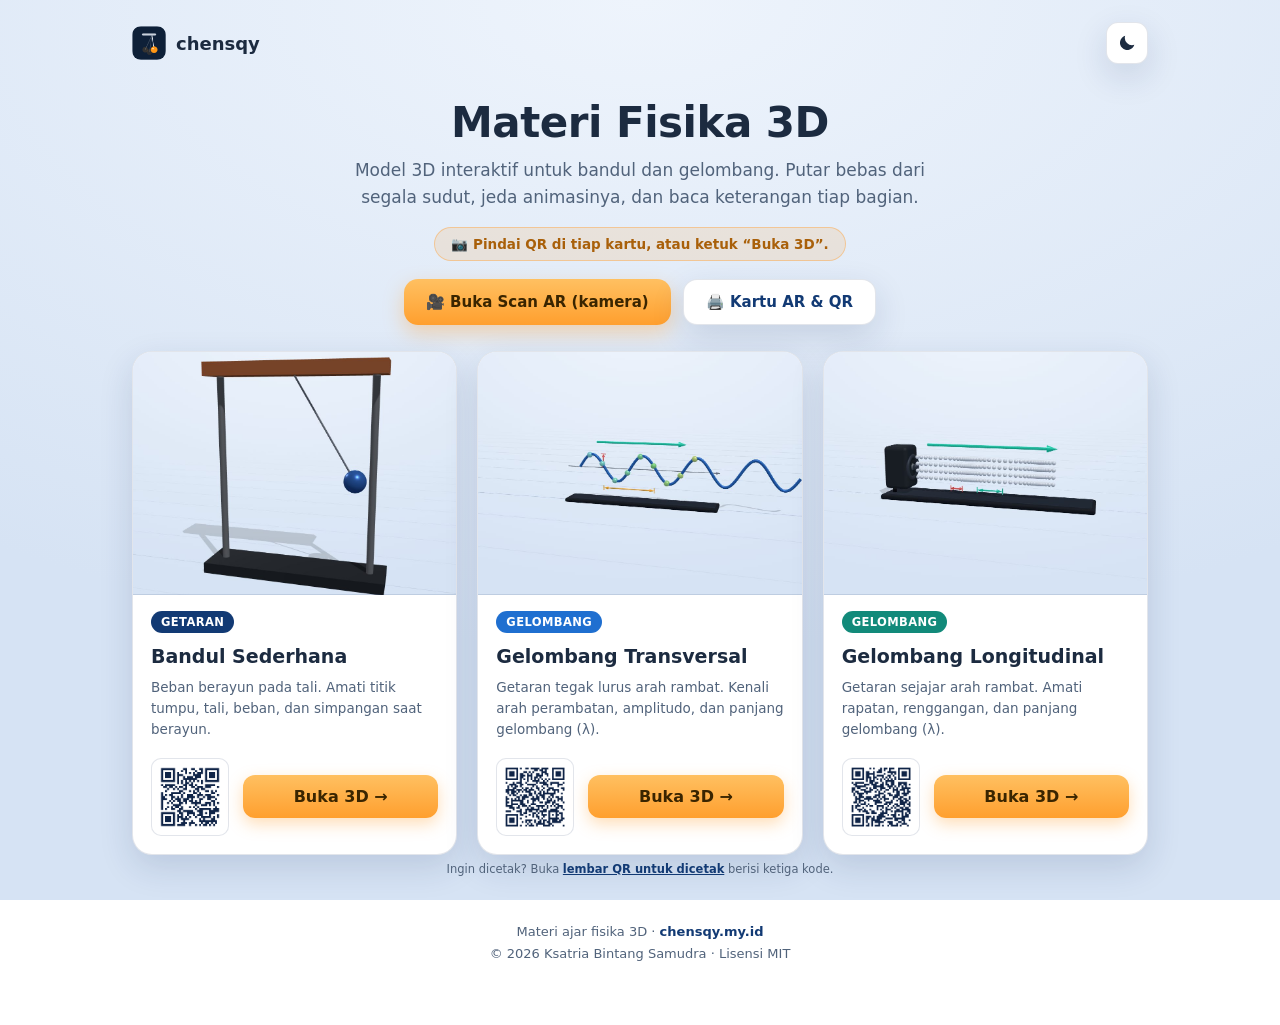
==== commit 98b33e38: "AR live kamera + kontrol kecepatan + penjelasan sesuai infografis - Mode AR kamera (/scan/): MindAR " ====
--- a/index.html
+++ b/index.html
@@ -49,6 +49,11 @@
 .hint{display:inline-flex; align-items:center; gap:8px; margin-top:16px; padding:8px 16px; border-radius:999px;
   background:rgba(255,159,46,.14); border:1px solid rgba(255,159,46,.4); color:#a9600a; font-weight:700; font-size:13.5px}
 :root[data-theme="gelap"] .hint{color:var(--accent)}
+.cta-row{display:flex; gap:12px; justify-content:center; flex-wrap:wrap; margin-top:18px}
+.cta{display:inline-flex; align-items:center; gap:8px; padding:13px 22px; border-radius:14px; font-weight:800; font-size:15px;
+  text-decoration:none; color:#3a2500; background:linear-gradient(180deg,var(--accent2),var(--accent)); box-shadow:0 8px 20px rgba(255,159,46,.36)}
+.cta:active{transform:scale(.98)}
+.cta-ghost{color:var(--brand); background:var(--card); border:1px solid var(--line); box-shadow:var(--shadow)}
 .grid{display:grid; grid-template-columns:repeat(auto-fit,minmax(280px,1fr)); gap:20px; margin-top:8px}
 .card{background:var(--card); border:1px solid var(--line); border-radius:20px; overflow:hidden;
   box-shadow:var(--shadow); display:flex; flex-direction:column; transition:transform .15s ease, box-shadow .15s ease}
@@ -82,6 +87,10 @@
     <h1>Materi Fisika 3D</h1>
     <p>Model 3D interaktif untuk bandul dan gelombang. Putar bebas dari segala sudut, jeda animasinya, dan baca keterangan tiap bagian.</p>
     <div class="hint">📷 Pindai QR di tiap kartu, atau ketuk “Buka 3D”.</div>
+    <div class="cta-row">
+      <a class="cta" href="/scan/">🎥 Buka Scan AR (kamera)</a>
+      <a class="cta cta-ghost" href="/qr/">🖨️ Kartu AR &amp; QR</a>
+    </div>
   </section>
 
   <section class="grid">
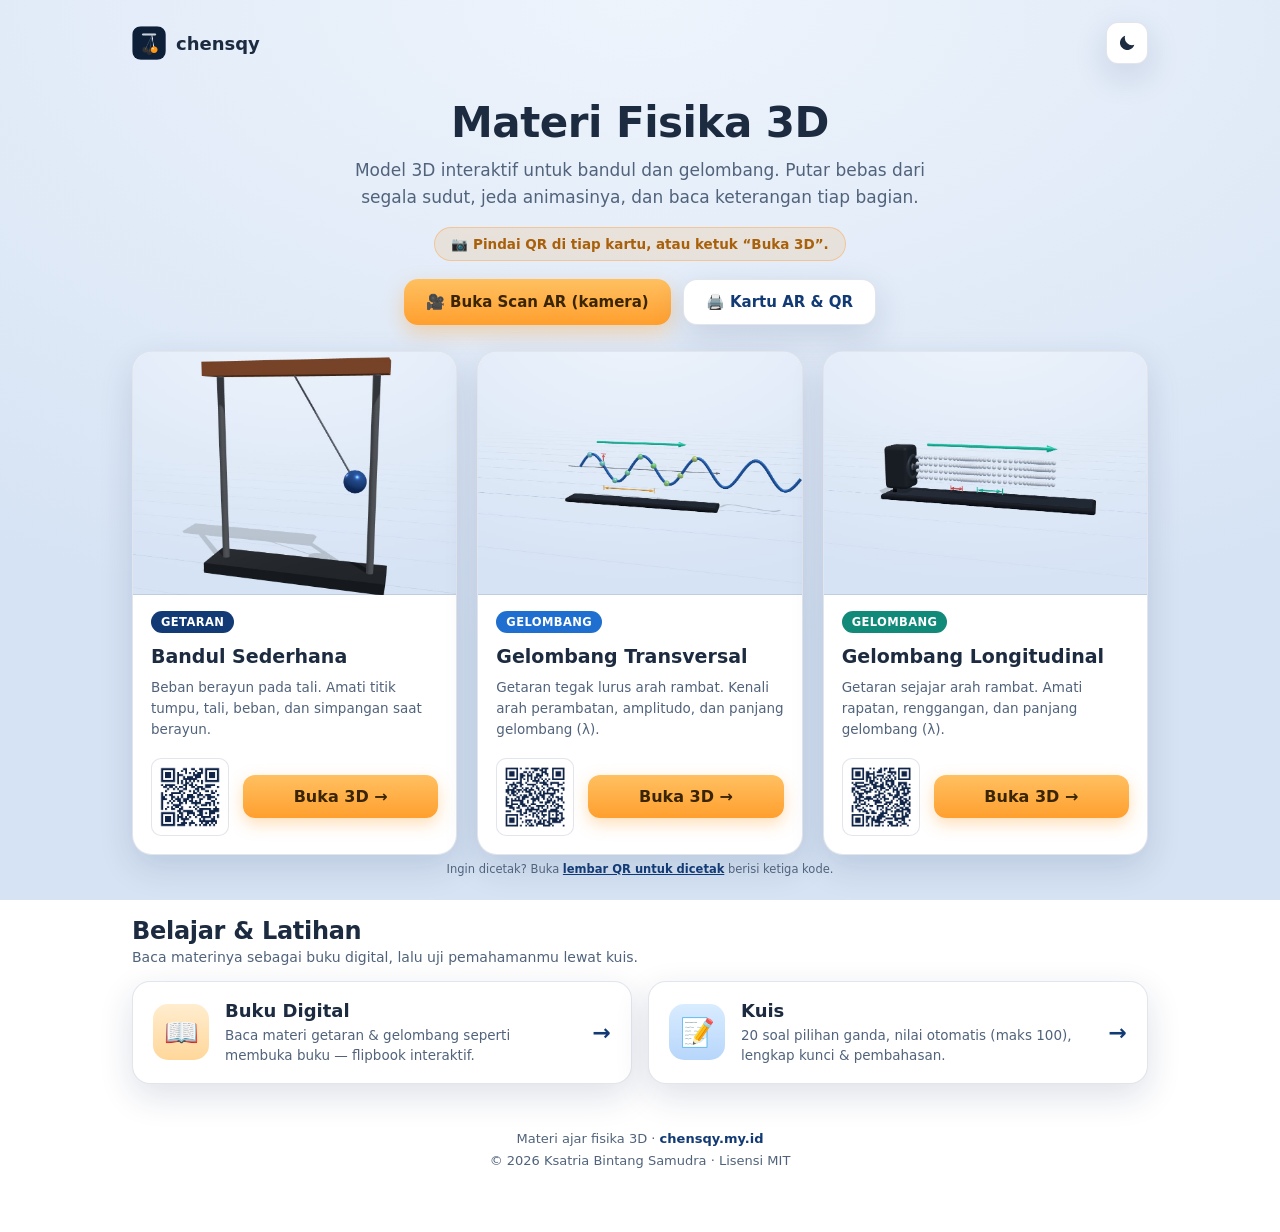
==== commit 27827f90: "Revisi client: AR fullscreen, marker transversal + QR, layout HP, flipbook, kuis - AR kamera cover p" ====
--- a/index.html
+++ b/index.html
@@ -74,6 +74,18 @@
 .qrnote{font-size:11.5px; color:var(--sub); text-align:center; margin-top:6px; line-height:1.4}
 footer{margin-top:44px; text-align:center; color:var(--sub); font-size:13px; line-height:1.7}
 footer a{color:var(--brand); font-weight:700; text-decoration:none}
+.sec-h{margin:40px 0 4px; font-size:clamp(19px,4vw,24px); letter-spacing:-.3px}
+.sec-sub{margin:0 0 16px; color:var(--sub); font-size:14px}
+.feats{display:grid; grid-template-columns:repeat(auto-fit,minmax(300px,1fr)); gap:16px}
+.feat{display:flex; align-items:center; gap:16px; padding:18px 20px; border-radius:18px; text-decoration:none;
+  background:var(--card); border:1px solid var(--line); box-shadow:var(--shadow); color:var(--ink); transition:transform .15s ease, box-shadow .15s ease}
+.feat:hover{transform:translateY(-3px)}
+.feat-ic{flex:0 0 auto; width:56px; height:56px; border-radius:15px; display:grid; place-items:center; font-size:28px;
+  background:linear-gradient(180deg,#ffedcf,#ffd79a)}
+.feat-ic-q{background:linear-gradient(180deg,#d9ecff,#b7d6fb)}
+.feat h3{margin:0 0 4px; font-size:18px}
+.feat p{margin:0; color:var(--sub); font-size:13.5px; line-height:1.5}
+.feat-go{margin-left:auto; font-size:22px; color:var(--brand); font-weight:800; flex:0 0 auto}
 </style>
 </head>
 <body>
@@ -135,6 +147,27 @@
   </section>
   <p class="qrnote">Ingin dicetak? Buka <a href="/qr/" style="color:var(--brand);font-weight:700">lembar QR untuk dicetak</a> berisi ketiga kode.</p>
 
+  <h2 class="sec-h">Belajar &amp; Latihan</h2>
+  <p class="sec-sub">Baca materinya sebagai buku digital, lalu uji pemahamanmu lewat kuis.</p>
+  <section class="feats">
+    <a class="feat" href="/buku/">
+      <div class="feat-ic">📖</div>
+      <div>
+        <h3>Buku Digital</h3>
+        <p>Baca materi getaran &amp; gelombang seperti membuka buku — flipbook interaktif.</p>
+      </div>
+      <span class="feat-go">→</span>
+    </a>
+    <a class="feat" href="/kuis/">
+      <div class="feat-ic feat-ic-q">📝</div>
+      <div>
+        <h3>Kuis</h3>
+        <p>20 soal pilihan ganda, nilai otomatis (maks 100), lengkap kunci &amp; pembahasan.</p>
+      </div>
+      <span class="feat-go">→</span>
+    </a>
+  </section>
+
   <footer>
     Materi ajar fisika 3D · <a href="https://chensqy.my.id">chensqy.my.id</a><br>
     © 2026 Ksatria Bintang Samudra · Lisensi MIT
